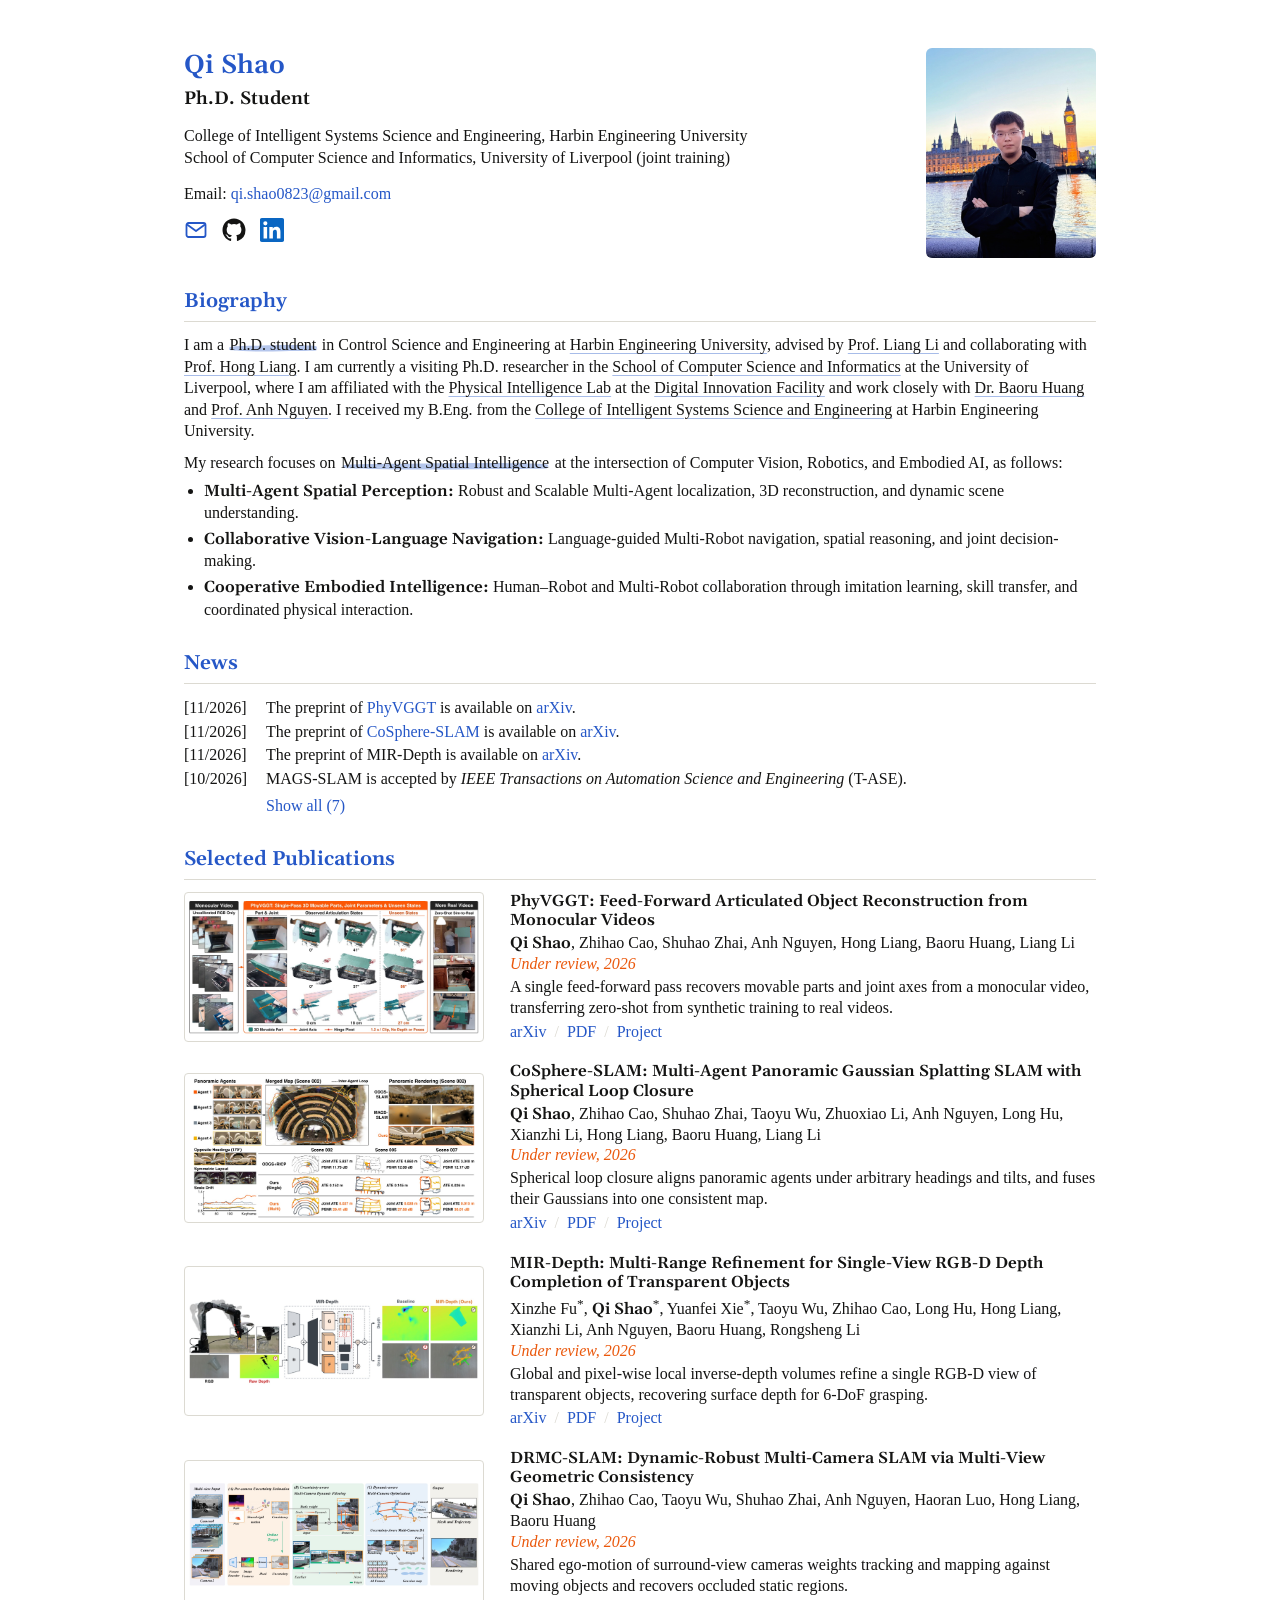
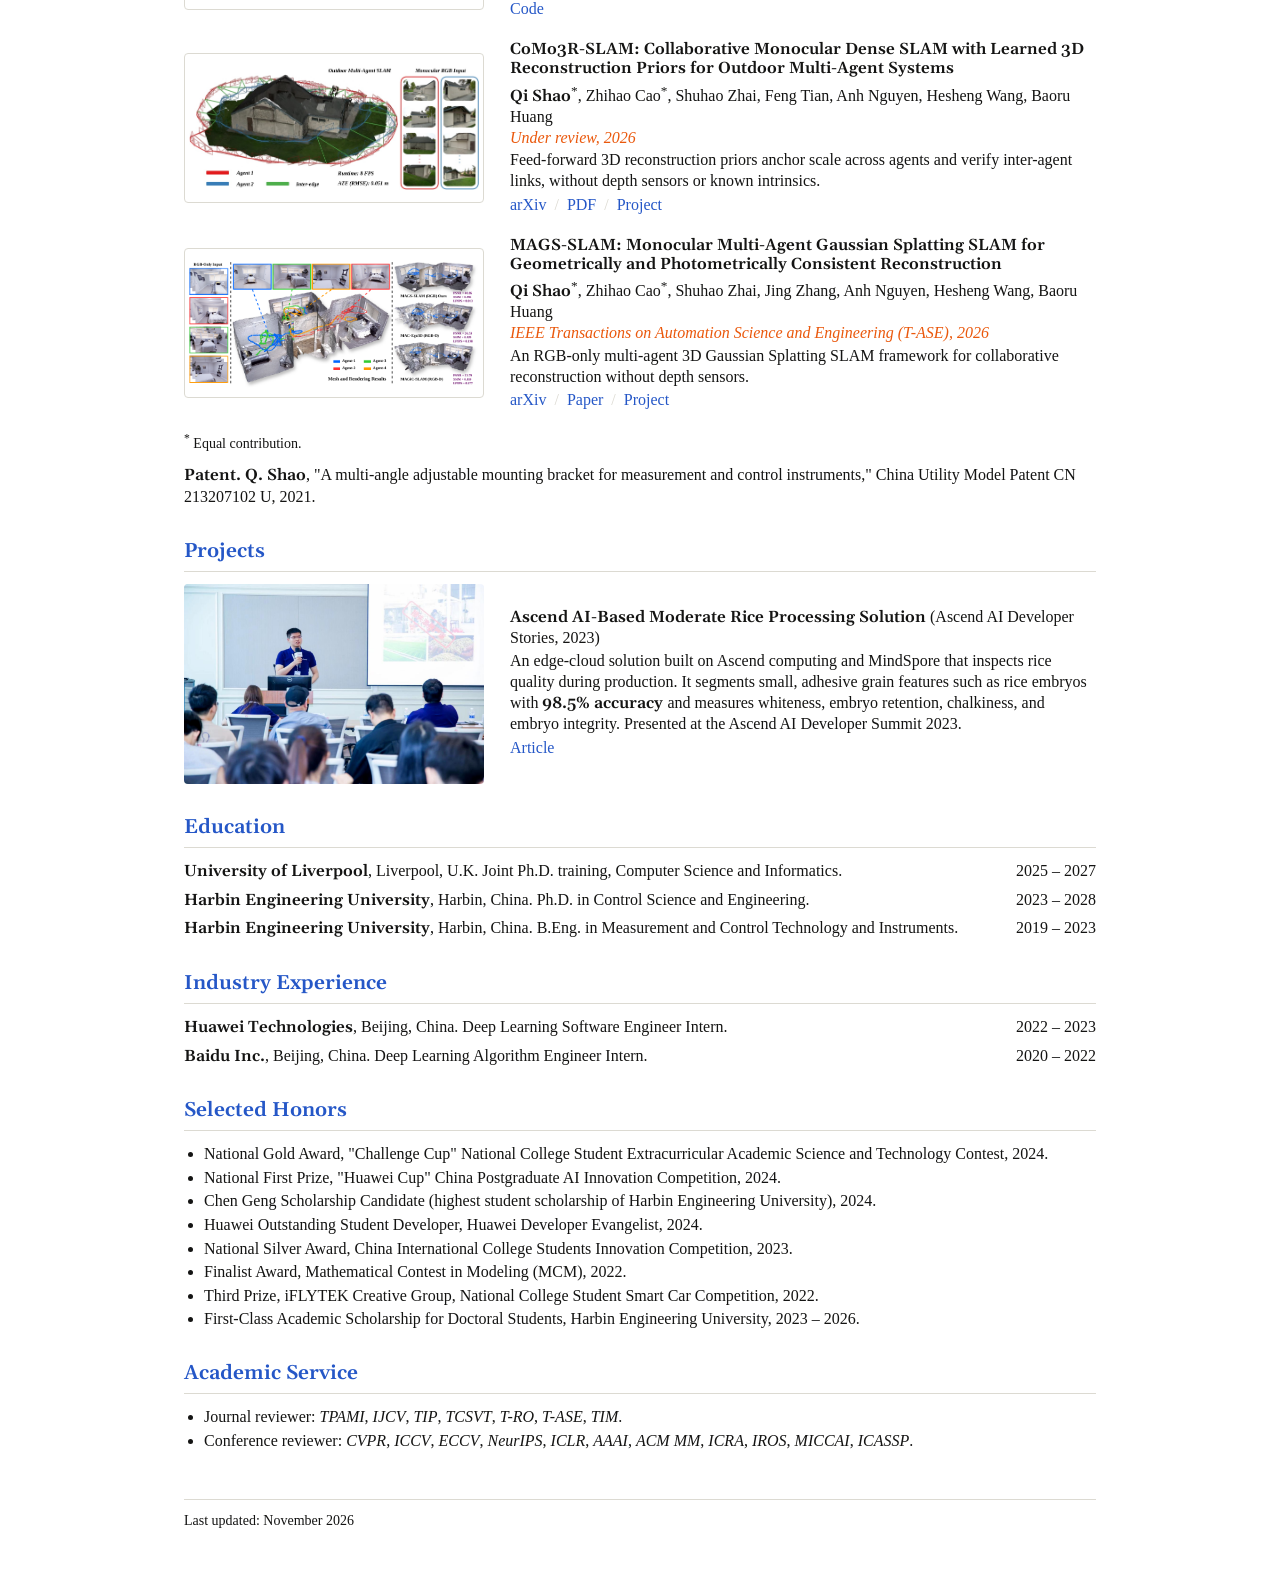
==== index.html @ 043bb73f "Reduce font sizes: 16px body, 26px name, tighter line height Co-Authored-By: Claude Fable 5.2 <norep" ====
<!DOCTYPE html>
<html lang="en">

<head>
  <meta charset="UTF-8">
  <meta name="author" content="Qi Shao">
  <meta name="viewport" content="width=device-width, initial-scale=1">
  <meta name="description" content="Qi Shao, Ph.D. student working on 3D scene representation and SLAM for multi-robot systems and embodied AI.">
  <title>Qi Shao</title>
  <link rel="icon" href="data:,">
  <link rel="preconnect" href="https://fonts.googleapis.com">
  <link rel="preconnect" href="https://fonts.gstatic.com" crossorigin>
  <link rel="stylesheet" href="https://fonts.googleapis.com/css2?family=Gelasio:wght@600&display=swap">
  <link rel="stylesheet" href="home.css?v=20261124b">
</head>

<body>
  <main class="wrap">
    <!-- EDIT CONTENT: Header -->
    <header class="header">
      <div>
        <h1>Qi Shao</h1>
        <p class="role">Ph.D. Student</p>
        <p>College of Intelligent Systems Science and Engineering, Harbin Engineering University</p>
        <p>School of Computer Science and Informatics, University of Liverpool (joint training)</p>
        <p class="contact">Email: <a href="mailto:qi.shao0823@gmail.com">qi.shao0823@gmail.com</a></p>
        <p class="links">
          <a href="mailto:qi.shao0823@gmail.com" title="Email" aria-label="Email"><svg viewBox="0 0 24 24" class="ic-mail"><rect x="2.5" y="5" width="19" height="14" rx="2"/><path d="M3 6.5l9 6.5 9-6.5"/></svg></a>
          <a href="https://github.com/qishao11" title="GitHub" aria-label="GitHub"><svg viewBox="0 0 24 24" class="ic-fill"><path d="M12 .5C5.65.5.5 5.65.5 12c0 5.08 3.29 9.39 7.86 10.91.58.1.79-.25.79-.56v-1.97c-3.2.7-3.87-1.54-3.87-1.54-.52-1.33-1.28-1.69-1.28-1.69-1.04-.71.08-.7.08-.7 1.15.08 1.76 1.19 1.76 1.19 1.03 1.76 2.69 1.25 3.35.96.1-.75.4-1.25.73-1.54-2.55-.29-5.24-1.28-5.24-5.68 0-1.26.45-2.28 1.19-3.09-.12-.29-.52-1.46.11-3.05 0 0 .97-.31 3.17 1.18a11 11 0 0 1 5.77 0c2.2-1.49 3.17-1.18 3.17-1.18.63 1.59.23 2.76.11 3.05.74.81 1.19 1.83 1.19 3.09 0 4.41-2.69 5.38-5.26 5.67.41.36.78 1.06.78 2.14v3.17c0 .31.21.67.8.56A11.51 11.51 0 0 0 23.5 12C23.5 5.65 18.35.5 12 .5z"/></svg></a>
          <a href="https://www.linkedin.com/in/qi-shao-312164307" title="LinkedIn" aria-label="LinkedIn"><svg viewBox="0 0 24 24" class="ic-fill ic-linkedin"><path d="M20.45 20.45h-3.56v-5.57c0-1.33-.02-3.04-1.85-3.04-1.85 0-2.14 1.45-2.14 2.94v5.67H9.35V9h3.41v1.56h.05c.48-.9 1.64-1.85 3.37-1.85 3.6 0 4.27 2.37 4.27 5.46v6.28zM5.34 7.43a2.06 2.06 0 1 1 0-4.13 2.06 2.06 0 0 1 0 4.13zM7.12 20.45H3.56V9h3.56v11.45zM22.22 0H1.77C.79 0 0 .77 0 1.73v20.54C0 23.23.79 24 1.77 24h20.45c.98 0 1.78-.77 1.78-1.73V1.73C24 .77 23.2 0 22.22 0z"/></svg></a>
        </p>
      </div>
      <img class="photo" src="images/Personal.jpg?v=20261007" alt="Qi Shao">
    </header>

    <!-- EDIT CONTENT: Biography -->
    <section id="bio">
      <h2>Biography</h2>
      <p>
        I am a <mark class="brush">Ph.D. student</mark> in Control Science and Engineering at
        <a href="https://english.hrbeu.edu.cn/">Harbin Engineering University</a>, advised by
        <a href="https://faculty.hrbeu.edu.cn/liliang/zh_CN/hjxx/45060/content/4376.htm">Prof. Liang Li</a>
        and collaborating with <a href="https://faculty.hrbeu.edu.cn/lianghong/zh_CN/index.htm">Prof. Hong Liang</a>.
        I am currently a visiting Ph.D. researcher in the
        <a href="https://www.liverpool.ac.uk/computer-science-and-informatics/">School of Computer Science and Informatics</a>
        at the University of Liverpool, where I am affiliated with the
        <a href="https://github.com/airvlab">Physical Intelligence Lab</a> at the
        <a href="https://digitalinnovationfacility.com/about-us/">Digital Innovation Facility</a>
        and work closely with <a href="https://baoru.netlify.app/">Dr. Baoru Huang</a> and
        <a href="https://cgi.csc.liv.ac.uk/~anguyen/">Prof. Anh Nguyen</a>.
        I received my B.Eng. from the <a href="https://cisse.hrbeu.edu.cn/">College of Intelligent Systems Science and Engineering</a>
        at Harbin Engineering University.
      </p>
      <p>My research focuses on <mark class="brush">Multi-Agent Spatial Intelligence</mark> at the intersection of Computer Vision, Robotics, and Embodied AI, as follows:</p>
      <ul class="plain research">
        <li><strong>Multi-Agent Spatial Perception:</strong> Robust and Scalable Multi-Agent localization, 3D reconstruction, and dynamic scene understanding.</li>
        <li><strong>Collaborative Vision-Language Navigation:</strong> Language-guided Multi-Robot navigation, spatial reasoning, and joint decision-making.</li>
        <li><strong>Cooperative Embodied Intelligence:</strong> Human&ndash;Robot and Multi-Robot collaboration through imitation learning, skill transfer, and coordinated physical interaction.</li>
      </ul>
    </section>

    <!-- EDIT CONTENT: News -->
    <section id="news">
      <h2>News</h2>
      <ul class="news" id="news-list">
        <li><span class="date">[11/2026]</span><span>The preprint of <a href="https://phyvggt.github.io">PhyVGGT</a> is available on <a href="https://arxiv.org/abs/2611.22244">arXiv</a>.</span></li>
        <li><span class="date">[11/2026]</span><span>The preprint of <a href="https://cosphere-slam.github.io">CoSphere-SLAM</a> is available on <a href="https://arxiv.org/abs/2611.22235">arXiv</a>.</span></li>
        <li><span class="date">[11/2026]</span><span>The preprint of MIR-Depth is available on <a href="https://arxiv.org/abs/2611.25417">arXiv</a>.</span></li>
        <li><span class="date">[10/2026]</span><span>MAGS-SLAM is accepted by <em>IEEE Transactions on Automation Science and Engineering</em> (T-ASE).</span></li>
        <li><span class="date">[05/2026]</span><span>Personal homepage online.</span></li>
        <li><span class="date">[08/2025]</span><span>Started joint Ph.D. training in the School of Computer Science and Informatics, University of Liverpool.</span></li>
        <li><span class="date">[08/2023]</span><span>One paper accepted by <em>IEEE International Conference on Mechatronics and Automation</em> (ICMA).</span></li>
      </ul>
      <button type="button" class="news-toggle" id="news-toggle" hidden></button>
    </section>

    <!-- EDIT CONTENT: Publications -->
    <section id="publications">
      <h2>Selected Publications</h2>

      <div class="pub">
        <img src="images/phyvggt-teaser.jpg" alt="PhyVGGT reconstructs movable parts and joints from a monocular video" data-zoom>
        <div>
          <p class="title">PhyVGGT: Feed-Forward Articulated Object Reconstruction from Monocular Videos</p>
          <p><strong>Qi Shao</strong>, Zhihao Cao, Shuhao Zhai, Anh Nguyen, Hong Liang, Baoru Huang, Liang Li</p>
          <p class="venue">Under review, 2026</p>
          <p class="tag">A single feed-forward pass recovers movable parts and joint axes from a monocular video, transferring zero-shot from synthetic training to real videos.</p>
          <p class="links-line"><a href="https://arxiv.org/abs/2611.22244">arXiv</a> <span>/</span> <a href="https://arxiv.org/pdf/2611.22244">PDF</a> <span>/</span> <a href="https://phyvggt.github.io">Project</a></p>
        </div>
      </div>

      <div class="pub">
        <img src="images/cosphere-slam-teaser.jpg" alt="CoSphere-SLAM aligns panoramic agents into one 3D Gaussian map" data-zoom>
        <div>
          <p class="title">CoSphere-SLAM: Multi-Agent Panoramic Gaussian Splatting SLAM with Spherical Loop Closure</p>
          <p><strong>Qi Shao</strong>, Zhihao Cao, Shuhao Zhai, Taoyu Wu, Zhuoxiao Li, Anh Nguyen, Long Hu, Xianzhi Li, Hong Liang, Baoru Huang, Liang Li</p>
          <p class="venue">Under review, 2026</p>
          <p class="tag">Spherical loop closure aligns panoramic agents under arbitrary headings and tilts, and fuses their Gaussians into one consistent map.</p>
          <p class="links-line"><a href="https://arxiv.org/abs/2611.22235">arXiv</a> <span>/</span> <a href="https://arxiv.org/pdf/2611.22235">PDF</a> <span>/</span> <a href="https://cosphere-slam.github.io">Project</a></p>
        </div>
      </div>

      <div class="pub">
        <img src="images/mir-depth-teaser.jpg" alt="MIR-Depth completes the depth of a transparent cup for robotic grasping" data-zoom>
        <div>
          <p class="title">MIR-Depth: Multi-Range Refinement for Single-View RGB-D Depth Completion of Transparent Objects</p>
          <p>Xinzhe Fu<sup>*</sup>, <strong>Qi Shao</strong><sup>*</sup>, Yuanfei Xie<sup>*</sup>, Taoyu Wu, Zhihao Cao, Long Hu, Hong Liang, Xianzhi Li, Anh Nguyen, Baoru Huang, Rongsheng Li</p>
          <p class="venue">Under review, 2026</p>
          <p class="tag">Global and pixel-wise local inverse-depth volumes refine a single RGB-D view of transparent objects, recovering surface depth for 6-DoF grasping.</p>
          <p class="links-line"><a href="https://arxiv.org/abs/2611.25417">arXiv</a> <span>/</span> <a href="https://arxiv.org/pdf/2611.25417">PDF</a> <span>/</span> <a aria-disabled="true">Project</a></p>
        </div>
      </div>

      <div class="pub">
        <img src="images/drmc-slam-pipeline.jpg" alt="DRMC-SLAM pipeline" data-zoom>
        <div>
          <p class="title">DRMC-SLAM: Dynamic-Robust Multi-Camera SLAM via Multi-View Geometric Consistency</p>
          <p><strong>Qi Shao</strong>, Zhihao Cao, Taoyu Wu, Shuhao Zhai, Anh Nguyen, Haoran Luo, Hong Liang, Baoru Huang</p>
          <p class="venue">Under review, 2026</p>
          <p class="tag">Shared ego-motion of surround-view cameras weights tracking and mapping against moving objects and recovers occluded static regions.</p>
          <p class="links-line"><a href="https://github.com/qishao11/DRMC-SLAM">Code</a></p>
        </div>
      </div>

      <div class="pub">
        <img src="images/como3r-slam-teaser.jpg" alt="CoMo3R-SLAM outdoor multi-agent reconstruction" data-zoom>
        <div>
          <p class="title">CoMo3R-SLAM: Collaborative Monocular Dense SLAM with Learned 3D Reconstruction Priors for Outdoor Multi-Agent Systems</p>
          <p><strong>Qi Shao</strong><sup>*</sup>, Zhihao Cao<sup>*</sup>, Shuhao Zhai, Feng Tian, Anh Nguyen, Hesheng Wang, Baoru Huang</p>
          <p class="venue">Under review, 2026</p>
          <p class="tag">Feed-forward 3D reconstruction priors anchor scale across agents and verify inter-agent links, without depth sensors or known intrinsics.</p>
          <p class="links-line"><a href="https://arxiv.org/abs/2605.30488v2">arXiv</a> <span>/</span> <a href="https://arxiv.org/pdf/2605.30488v2">PDF</a> <span>/</span> <a href="https://como3r-slam.github.io">Project</a></p>
        </div>
      </div>

      <div class="pub">
        <img src="images/mags-slam-teaser.png" alt="MAGS-SLAM overview" data-zoom>
        <div>
          <p class="title">MAGS-SLAM: Monocular Multi-Agent Gaussian Splatting SLAM for Geometrically and Photometrically Consistent Reconstruction</p>
          <p><strong>Qi Shao</strong><sup>*</sup>, Zhihao Cao<sup>*</sup>, Shuhao Zhai, Jing Zhang, Anh Nguyen, Hesheng Wang, Baoru Huang</p>
          <p class="venue">IEEE Transactions on Automation Science and Engineering (T-ASE), 2026</p>
          <p class="tag">An RGB-only multi-agent 3D Gaussian Splatting SLAM framework for collaborative reconstruction without depth sensors.</p>
          <p class="links-line"><a href="https://arxiv.org/abs/2605.10760v2">arXiv</a> <span>/</span> <a href="https://ieeexplore.ieee.org/document/11745927">Paper</a> <span>/</span> <a href="https://mags-slam.github.io">Project</a></p>
        </div>
      </div>

      <p class="note"><sup>*</sup> Equal contribution.</p>

      <p><strong>Patent.</strong> <strong>Q. Shao</strong>, "A multi-angle adjustable mounting bracket for measurement and control instruments," China Utility Model Patent CN 213207102 U, 2021.</p>
    </section>

    <!-- EDIT CONTENT: Project -->
    <section id="projects">
      <h2>Projects</h2>
      <div class="project">
        <img src="images/ascend-rice-ai-cover.png" alt="Ascend AI rice processing project" data-zoom>
        <div>
          <p><strong>Ascend AI-Based Moderate Rice Processing Solution</strong> (Ascend AI Developer Stories, 2023)</p>
          <p>
            An edge-cloud solution built on Ascend computing and MindSpore that inspects rice quality during production.
            It segments small, adhesive grain features such as rice embryos with <strong>98.5% accuracy</strong> and
            measures whiteness, embryo retention, chalkiness, and embryo integrity. Presented at the Ascend AI Developer Summit 2023.
           
          </p>
          <p class="links-line"><a href="https://mp.weixin.qq.com/s/vDVNTr2NgTSDnGcO1pzpyA">Article</a></p>
        </div>
      </div>
    </section>

    <!-- EDIT CONTENT: Education -->
    <section id="education">
      <h2>Education</h2>
      <div class="entry">
        <p><strong>University of Liverpool</strong>, Liverpool, U.K. Joint Ph.D. training, Computer Science and Informatics.</p>
        <span class="when">2025 &ndash; 2027</span>
      </div>
      <div class="entry">
        <p><strong>Harbin Engineering University</strong>, Harbin, China. Ph.D. in Control Science and Engineering.</p>
        <span class="when">2023 &ndash; 2028</span>
      </div>
      <div class="entry">
        <p><strong>Harbin Engineering University</strong>, Harbin, China. B.Eng. in Measurement and Control Technology and Instruments.</p>
        <span class="when">2019 &ndash; 2023</span>
      </div>
    </section>

    <!-- EDIT CONTENT: Experience -->
    <section id="experience">
      <h2>Industry Experience</h2>
      <div class="entry">
        <p><strong>Huawei Technologies</strong>, Beijing, China. Deep Learning Software Engineer Intern.</p>
        <span class="when">2022 &ndash; 2023</span>
      </div>
      <div class="entry">
        <p><strong>Baidu Inc.</strong>, Beijing, China. Deep Learning Algorithm Engineer Intern.</p>
        <span class="when">2020 &ndash; 2022</span>
      </div>
    </section>

    <!-- EDIT CONTENT: Honors -->
    <section id="honors">
      <h2>Selected Honors</h2>
      <ul class="plain">
        <li>National Gold Award, "Challenge Cup" National College Student Extracurricular Academic Science and Technology Contest, 2024.</li>
        <li>National First Prize, "Huawei Cup" China Postgraduate AI Innovation Competition, 2024.</li>
        <li>Chen Geng Scholarship Candidate (highest student scholarship of Harbin Engineering University), 2024.</li>
        <li>Huawei Outstanding Student Developer, Huawei Developer Evangelist, 2024.</li>
        <li>National Silver Award, China International College Students Innovation Competition, 2023.</li>
        <li>Finalist Award, Mathematical Contest in Modeling (MCM), 2022.</li>
        <li>Third Prize, iFLYTEK Creative Group, National College Student Smart Car Competition, 2022.</li>
        <li>First-Class Academic Scholarship for Doctoral Students, Harbin Engineering University, 2023 &ndash; 2026.</li>
      </ul>
    </section>

    <!-- EDIT CONTENT: Service -->
    <section id="service">
      <h2>Academic Service</h2>
      <ul class="plain">
        <li>Journal reviewer: <em>TPAMI</em>, <em>IJCV</em>, <em>TIP</em>, <em>TCSVT</em>, <em>T-RO</em>, <em>T-ASE</em>, <em>TIM</em>.</li>
        <li>Conference reviewer: <em>CVPR</em>, <em>ICCV</em>, <em>ECCV</em>, <em>NeurIPS</em>, <em>ICLR</em>, <em>AAAI</em>, <em>ACM MM</em>, <em>ICRA</em>, <em>IROS</em>, <em>MICCAI</em>, <em>ICASSP</em>.</li>
      </ul>
    </section>

    <footer>Last updated: November 2026</footer>
  </main>

  <div class="zoom" id="zoom" aria-hidden="true"><img alt=""></div>

  <script>
    (function () {
      const SHOW = 4;
      const list = document.getElementById('news-list');
      const btn = document.getElementById('news-toggle');
      const total = list.children.length;
      if (total <= SHOW) return;
      function render(open) {
        list.classList.toggle('collapsed', !open);
        btn.textContent = open ? 'Show less' : 'Show all (' + total + ')';
        btn.setAttribute('aria-expanded', open);
      }
      btn.hidden = false;
      btn.addEventListener('click', function () { render(list.classList.contains('collapsed')); });
      render(false);
    })();
  </script>

  <script>
    const zoom = document.getElementById('zoom');
    const zoomImg = zoom.querySelector('img');
    document.querySelectorAll('img[data-zoom]').forEach(function (img) {
      img.addEventListener('click', function () {
        zoomImg.src = img.src;
        zoom.classList.add('active');
      });
    });
    function closeZoom() { zoom.classList.remove('active'); zoomImg.removeAttribute('src'); }
    zoom.addEventListener('click', closeZoom);
    document.addEventListener('keydown', function (e) { if (e.key === 'Escape') closeZoom(); });
    /* Hand-drawn blue brush strokes under key phrases, painted one after another on view */
    (function () {
      var marks = [].slice.call(document.querySelectorAll('mark.brush'));
      if (!marks.length) return;
      var c = '#B5C6EC';
      var svg = "<svg xmlns='http://www.w3.org/2000/svg' viewBox='0 0 200 20' preserveAspectRatio='none'>" +
        "<path fill='" + c + "' d='M3 8.5C22 5 48 6.5 76 5.2S141 3.6 168 4.6 194 6 197.5 7.8L196 15.2C178 16.6 151 15.1 121 16.3S58 17.4 33 16.1 8 15.8 2.5 13.6Z'/>" +
        "<path fill='" + c + "' opacity='.55' d='M6 11.2C40 9.6 95 10.4 140 9.8S188 10.2 199 11.4L198 13C170 13.6 120 12.8 70 13.4S20 13.4 5 12.9Z'/></svg>";
      var img = 'url("data:image/svg+xml,' + encodeURIComponent(svg) + '")';
      marks.forEach(function (m, i) { m.style.backgroundImage = img; m.style.transitionDelay = (0.1 + i * 0.6) + 's'; });
      function paint() { marks.forEach(function (m) { m.classList.add('drawn'); }); }
      if (matchMedia('(prefers-reduced-motion: reduce)').matches || !('IntersectionObserver' in window)) return paint();
      /* Wait for the visitor's first scroll, then paint each phrase as it is in view */
      var started = false;
      function start() {
        if (started) return;
        started = true;
        ['scroll', 'wheel', 'touchmove'].forEach(function (t) { removeEventListener(t, start); });
        var io = new IntersectionObserver(function (es) {
          es.forEach(function (e) { if (e.isIntersecting) { e.target.classList.add('drawn'); io.unobserve(e.target); } });
        }, { threshold: 0.6 });
        marks.forEach(function (m) { io.observe(m); });
      }
      ['scroll', 'wheel', 'touchmove'].forEach(function (t) { addEventListener(t, start, { passive: true }); });
    })();
  </script>
</body>

</html>
---- home.css ----
/* Single-page academic homepage: one narrow column, serif section
   headings over a hairline rule, blue links, no cards.
   Font: Georgia throughout. */

/* Georgia only has old-style figures; take digits from Times New Roman
   so numbers sit on the baseline at cap height. */
@font-face { font-family: "Lining Digits"; src: local("Times New Roman"), local("TimesNewRomanPSMT"); unicode-range: U+0030-0039; font-weight: 400; }
@font-face { font-family: "Lining Digits"; src: local("Times New Roman Bold"), local("TimesNewRomanPS-BoldMT"); unicode-range: U+0030-0039; font-weight: 700; }
@font-face { font-family: "Lining Digits"; src: local("Times New Roman Italic"), local("TimesNewRomanPS-ItalicMT"); unicode-range: U+0030-0039; font-weight: 400; font-style: italic; }

:root {
  --brand: #2557C7;
  --brand-hover: #1B449E;
  --text: #141413;
  --line: #DCDAD2;
  --soft: #FAF9F5;
  --serif: "Lining Digits", Georgia, "Times New Roman", "Songti SC", serif;
  --sans: var(--serif);
  /* Georgia has no semibold; bold text uses Gelasio (Georgia-metric) at 600. */
  --bold: "Lining Digits", "Gelasio", Georgia, "Times New Roman", serif;
}

strong, b { font-family: var(--bold); font-weight: 600; }

* { box-sizing: border-box; }

html { scroll-behavior: smooth; }

body {
  margin: 0;
  background: #FFFFFF;
  color: var(--text);
  font-family: var(--sans);
  font-size: 16px;
  line-height: 1.35;
}

a { color: var(--brand); text-decoration: none; }
a:hover { color: var(--brand-hover); text-decoration: underline; }
/* Placeholder link with no target yet: same look, no hover response. */
a:not([href]), a:not([href]):hover { color: var(--brand); text-decoration: none; cursor: default; }
#bio a { color: var(--text); text-decoration: underline; text-decoration-color: rgba(37, 87, 199, 0.4); text-decoration-thickness: 1px; text-underline-offset: 3px; }
#bio a:hover { color: var(--brand); text-decoration-color: var(--brand); }

.wrap {
  max-width: 960px;
  margin: 0 auto;
  padding: 48px 24px 64px;
}

/* Header */
.header {
  display: flex;
  justify-content: space-between;
  align-items: flex-start;
  gap: 32px;
}

.header h1 {
  margin: 0 0 4px;
  font-family: var(--bold);
  font-size: 26px;
  font-weight: 600;
  color: var(--brand);
}

.header .role {
  margin: 0 0 14px;
  font-family: var(--bold);
  font-size: 18px;
  font-weight: 600;
}

.header p { margin: 0; }

.header .contact { margin-top: 14px; }

.links {
  margin-top: 14px !important;
  display: flex;
  gap: 14px;
}

.links a { display: inline-flex; color: var(--text); }
.links a:hover { color: var(--brand); }
.links svg { width: 24px; height: 24px; }
.links .ic-fill { fill: currentColor; }
.links .ic-linkedin { color: #0A66C2; }
.links .ic-mail { fill: none; stroke: var(--brand); stroke-width: 1.8; stroke-linejoin: round; }

.photo {
  flex: 0 0 170px;
  width: 170px;
  height: 210px;
  border-radius: 6px;
  object-fit: cover;
  object-position: center top;
}

/* Section headings */
h2 {
  margin: 30px 0 12px;
  padding-bottom: 6px;
  border-bottom: 1px solid var(--line);
  font-family: var(--bold);
  font-size: 20px;
  font-weight: 600;
  color: var(--brand);
}

h2 .aside { font-family: var(--serif); font-size: 16px; font-weight: 400; }

section p { margin: 0 0 10px; }

/* News */
.news {
  margin: 0;
  padding: 0;
  list-style: none;
}

.news li {
  display: grid;
  grid-template-columns: 74px 1fr;
  gap: 8px;
  padding: 1px 0;
}

.news .date { font-variant-numeric: tabular-nums; font-weight: 500; }
.news.collapsed li:nth-child(n+5) { display: none; }
.news-toggle {
  margin: 4px 0 0 82px;
  padding: 0;
  border: 0;
  background: none;
  color: var(--brand);
  font: inherit;
  cursor: pointer;
}
.news-toggle:hover { color: var(--brand-hover); text-decoration: underline; }

/* Publications */
.pub {
  display: grid;
  grid-template-columns: 300px 1fr;
  gap: 26px;
  align-items: center;
  margin-bottom: 20px;
  font-size: 16px;
  line-height: 1.3;
}

.pub img {
  display: block;
  width: 100%;
  aspect-ratio: 2 / 1;
  object-fit: contain;
  padding: 4px;
  border: 1px solid var(--line);
  border-radius: 4px;
  background: #FFFFFF;
  cursor: zoom-in;
}

.pub .title { font-family: var(--bold); font-size: 16px; font-weight: 600; line-height: 1.2; margin-bottom: 3px; }
.pub .venue { font-style: italic; color: #EA580C; }
.pub p { margin: 0; }
.pub .tag { margin-top: 2px; }

.links-line { margin-top: 3px !important; }
.links-line span { margin: 0 4px; color: var(--line); }

.note { margin-top: 6px; font-size: 14px; }

/* Plain lists */
.plain { margin: 0; padding-left: 20px; }
.plain li { margin: 2px 0; }
#bio p + .research { margin-top: -4px; }
.research li { margin: 4px 0; }

/* Dated entries: education, experience */
.entry {
  display: flex;
  justify-content: space-between;
  gap: 16px;
  margin-bottom: 6px;
}

.entry .when { flex: none; font-variant-numeric: tabular-nums; }
.entry p { margin: 0; }

/* Project */
.project {
  display: grid;
  grid-template-columns: 300px 1fr;
  gap: 26px;
  align-items: center;
  font-size: 16px;
  line-height: 1.3;
}

.project p { margin: 0 0 3px; }

.project img { width: 100%; border-radius: 4px; cursor: zoom-in; }

footer {
  margin-top: 48px;
  padding-top: 12px;
  border-top: 1px solid var(--line);
  font-size: 14px;
}

/* Image zoom */
.zoom {
  position: fixed;
  inset: 0;
  display: none;
  align-items: center;
  justify-content: center;
  padding: 24px;
  background: rgba(20, 20, 19, 0.82);
  cursor: zoom-out;
  z-index: 10;
}

.zoom.active { display: flex; }
.zoom img { max-width: 100%; max-height: 100%; border-radius: 4px; background: #FFFFFF; }

@media (max-width: 680px) {
  body { font-size: 16px; line-height: 1.5; }
  .wrap { padding: 24px 18px 40px; }
  .header { flex-direction: column-reverse; gap: 16px; }
  .photo { width: 112px; height: 138px; flex-basis: auto; }
  .header h1 { font-size: 26px; }
  .header .role { font-size: 17px; margin-bottom: 10px; }
  .header p { font-size: 15px; }
  h2 { margin: 30px 0 12px; font-size: 19px; }
  .news-toggle { margin-left: 72px; }
  .news li { grid-template-columns: 66px 1fr; gap: 6px; font-size: 15px; padding: 2px 0; }
  .pub, .project { grid-template-columns: 1fr; gap: 10px; margin-bottom: 28px; font-size: 15px; line-height: 1.4; }
  .pub .title { font-size: 16px; line-height: 1.3; }
  .entry { flex-direction: column; gap: 0; margin-bottom: 10px; }
  .entry .when { font-size: 15px; }
  .plain li { margin: 4px 0; }
}

/* Hand-drawn blue brush stroke under key phrases (painted on load by index.html) */
mark.brush {
  padding: 0 .1rem;
  background: transparent no-repeat 0 96% / 0% .6em;
  color: inherit;
  -webkit-box-decoration-break: clone;
  box-decoration-break: clone;
  transition: background-size .7s cubic-bezier(.55,.1,.3,1);
}
mark.brush.drawn { background-size: 100% .6em; }
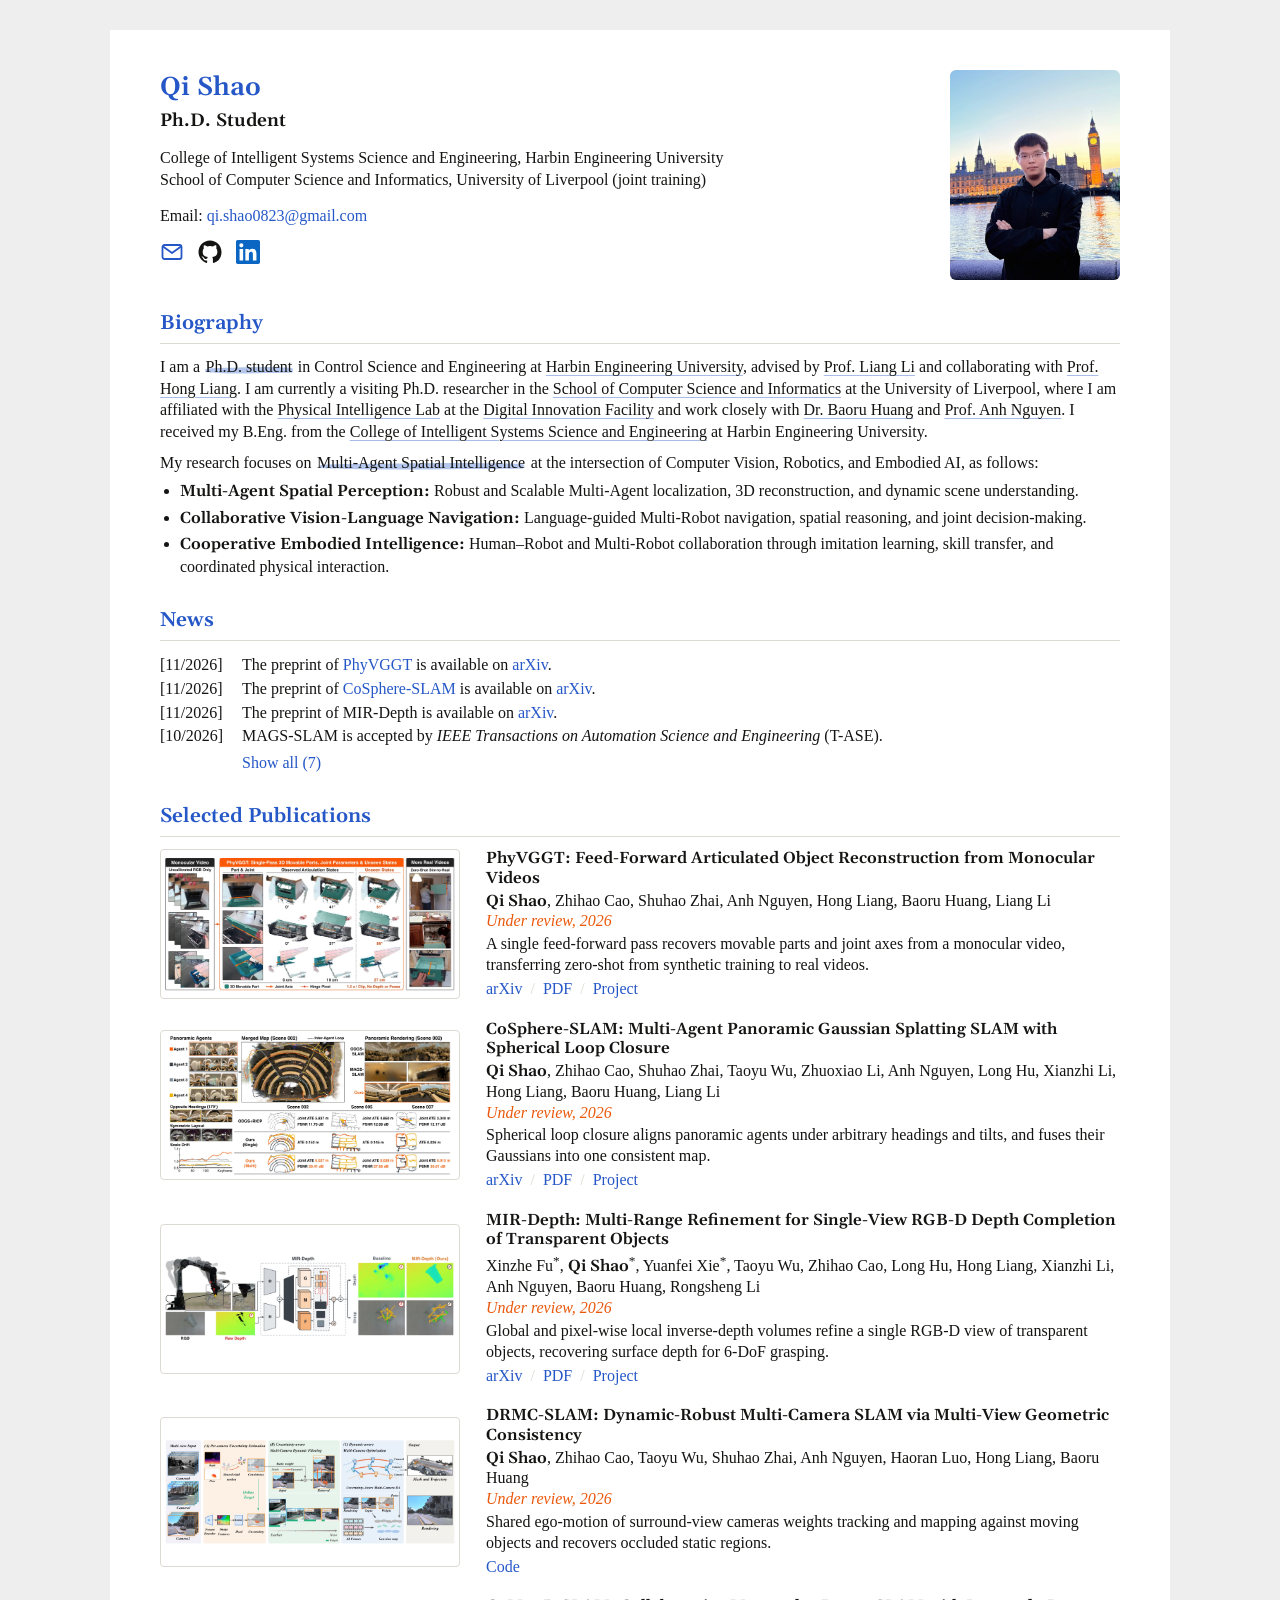
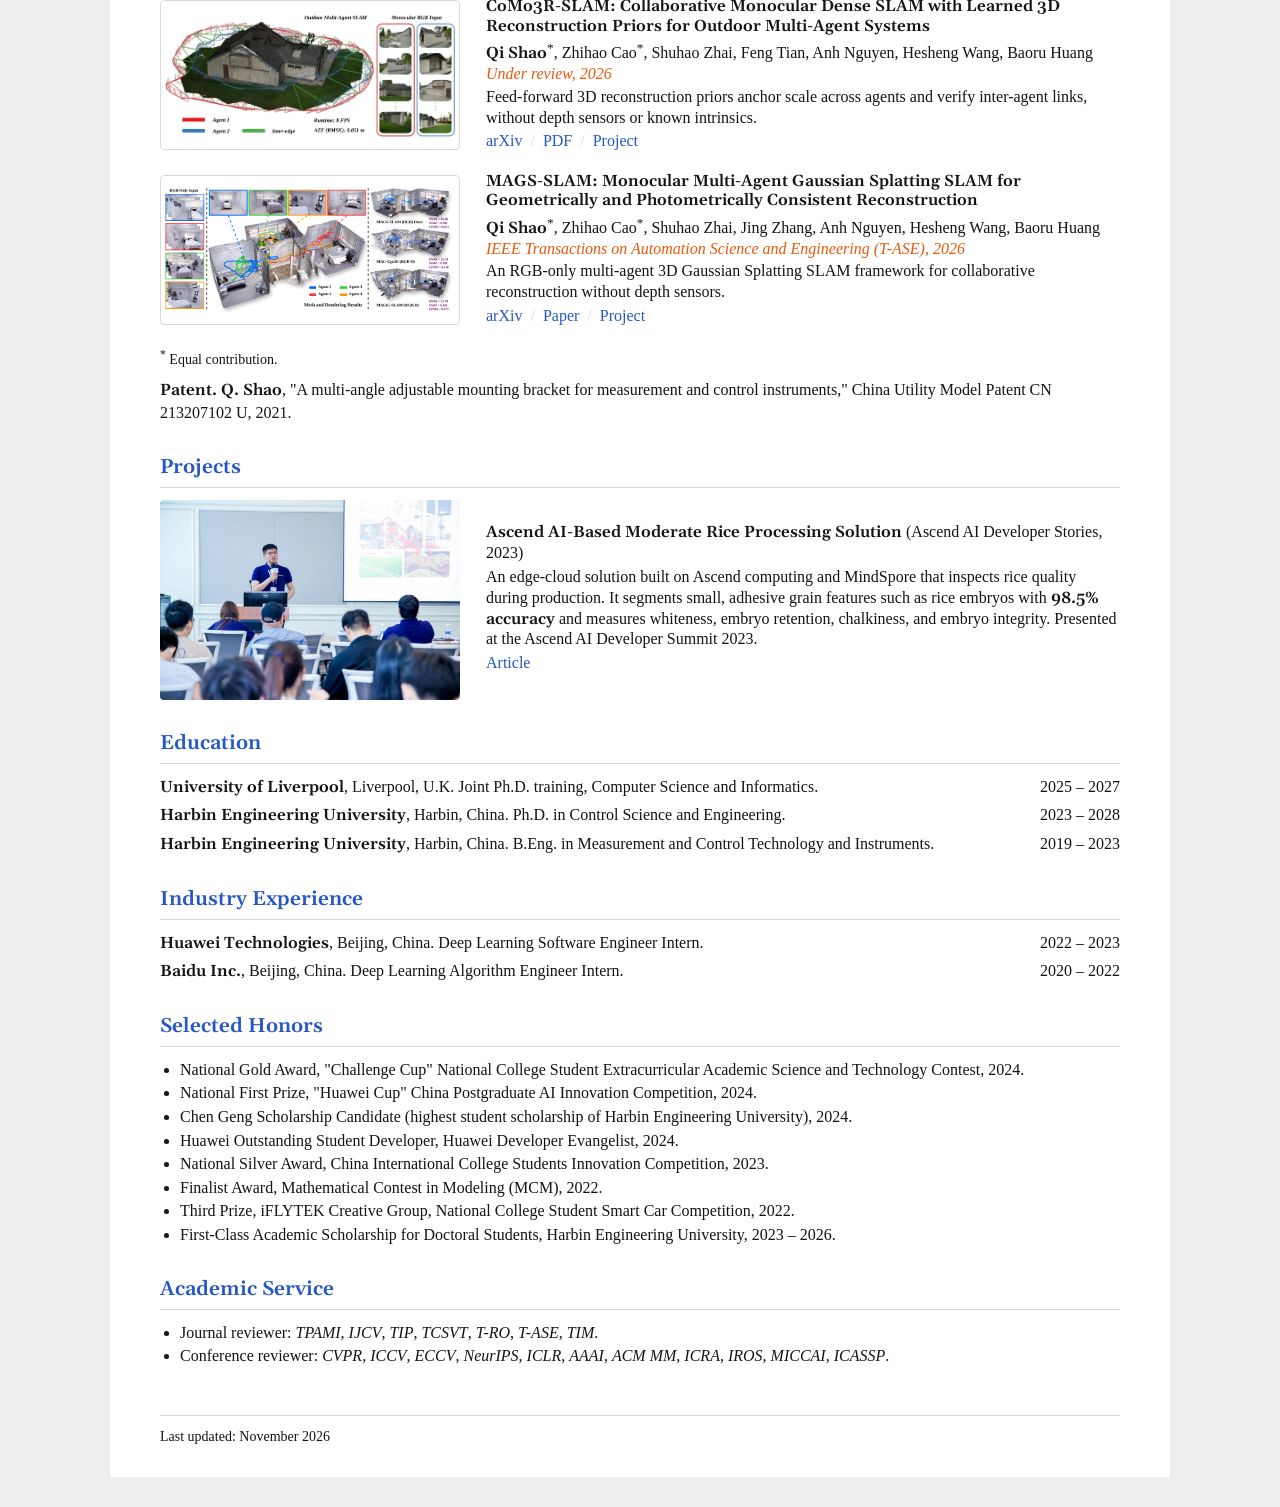
==== commit cbb1d561: "Add grey page background with white content panel Co-Authored-By: Claude Fable 5.2 <noreply@anthropi" ====
--- a/index.html
+++ b/index.html
@@ -11,7 +11,7 @@
   <link rel="preconnect" href="https://fonts.googleapis.com">
   <link rel="preconnect" href="https://fonts.gstatic.com" crossorigin>
   <link rel="stylesheet" href="https://fonts.googleapis.com/css2?family=Gelasio:wght@600&display=swap">
-  <link rel="stylesheet" href="home.css?v=20261124b">
+  <link rel="stylesheet" href="home.css?v=20261124c">
 </head>
 
 <body>
--- a/home.css
+++ b/home.css
@@ -28,7 +28,7 @@
 
 body {
   margin: 0;
-  background: #FFFFFF;
+  background: #EEEEEE;
   color: var(--text);
   font-family: var(--sans);
   font-size: 16px;
@@ -43,9 +43,10 @@
 #bio a:hover { color: var(--brand); text-decoration-color: var(--brand); }
 
 .wrap {
-  max-width: 960px;
-  margin: 0 auto;
-  padding: 48px 24px 64px;
+  max-width: 1060px;
+  margin: 30px auto;
+  padding: 40px 50px 30px;
+  background: #FFFFFF;
 }
 
 /* Header */
@@ -228,7 +229,8 @@
 
 @media (max-width: 680px) {
   body { font-size: 16px; line-height: 1.5; }
-  .wrap { padding: 24px 18px 40px; }
+  body { background: #FFFFFF; }
+  .wrap { margin: 0; padding: 24px 18px 40px; }
   .header { flex-direction: column-reverse; gap: 16px; }
   .photo { width: 112px; height: 138px; flex-basis: auto; }
   .header h1 { font-size: 26px; }
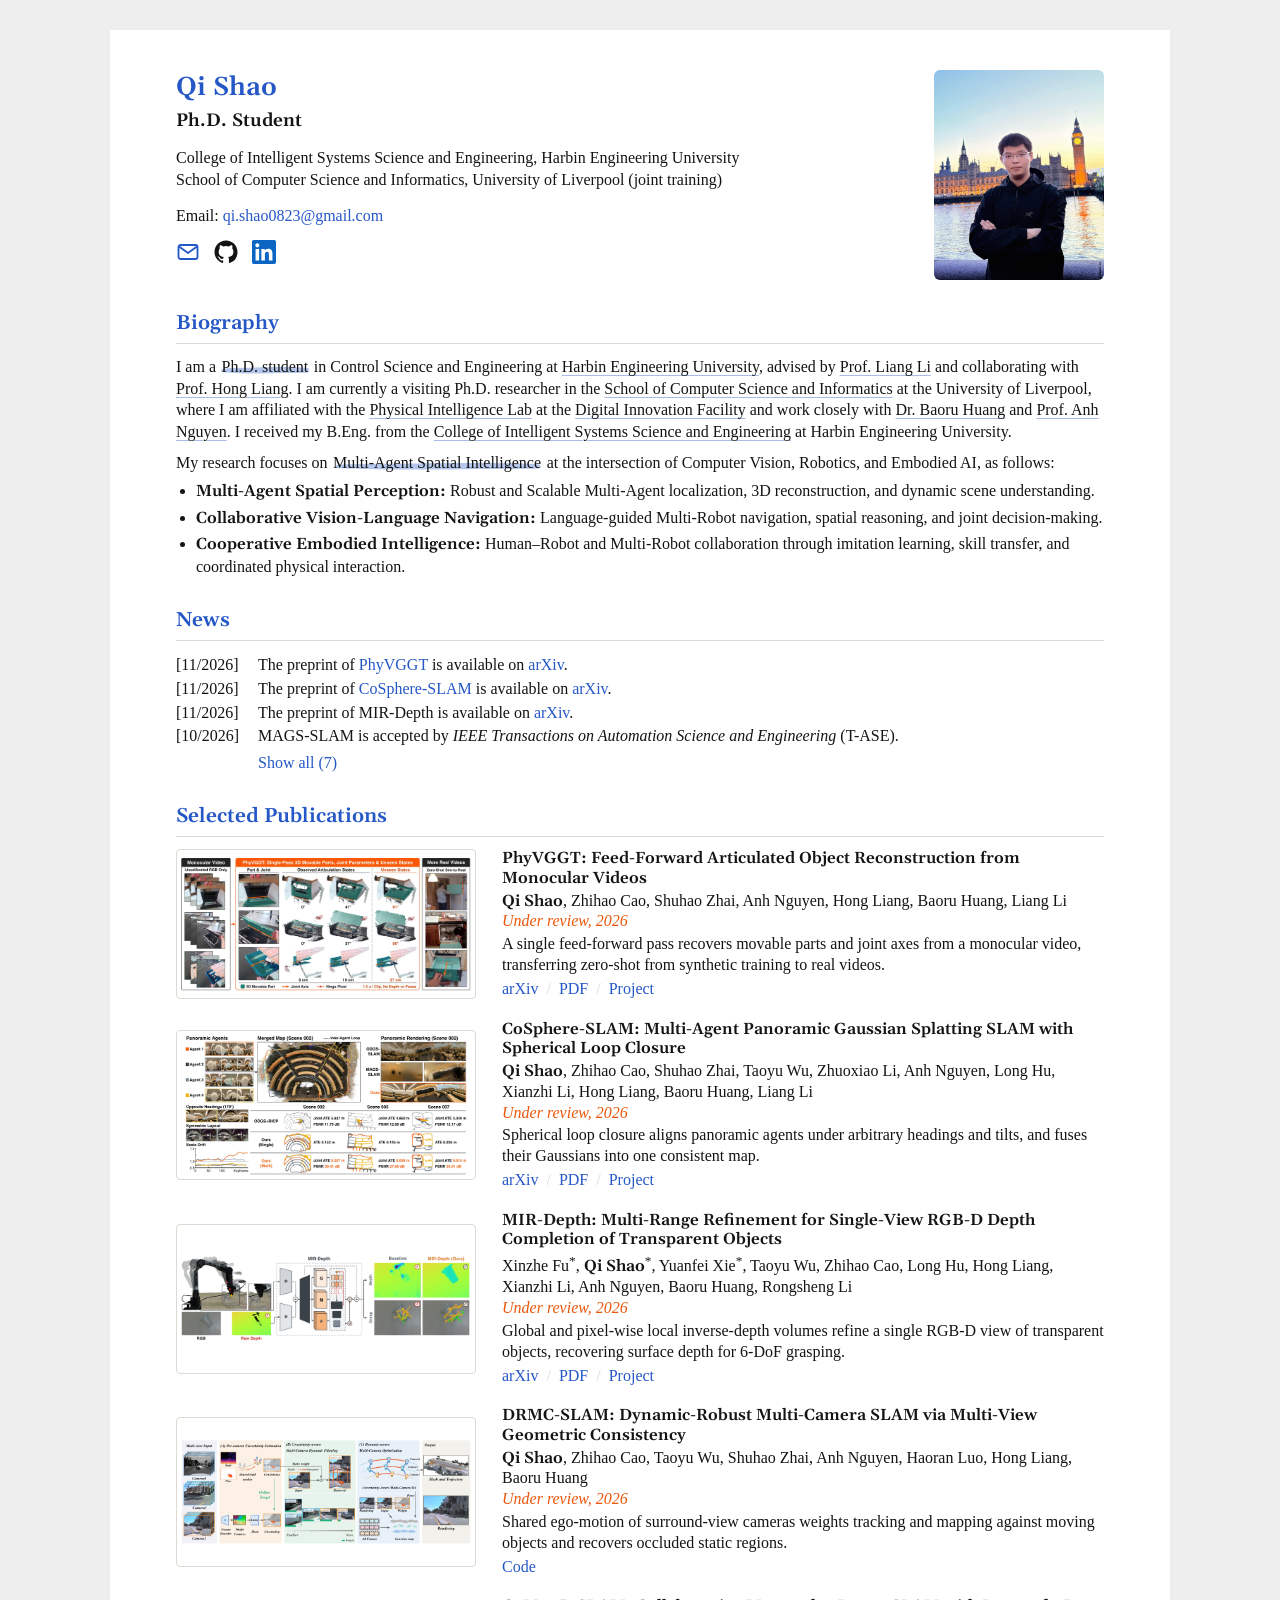
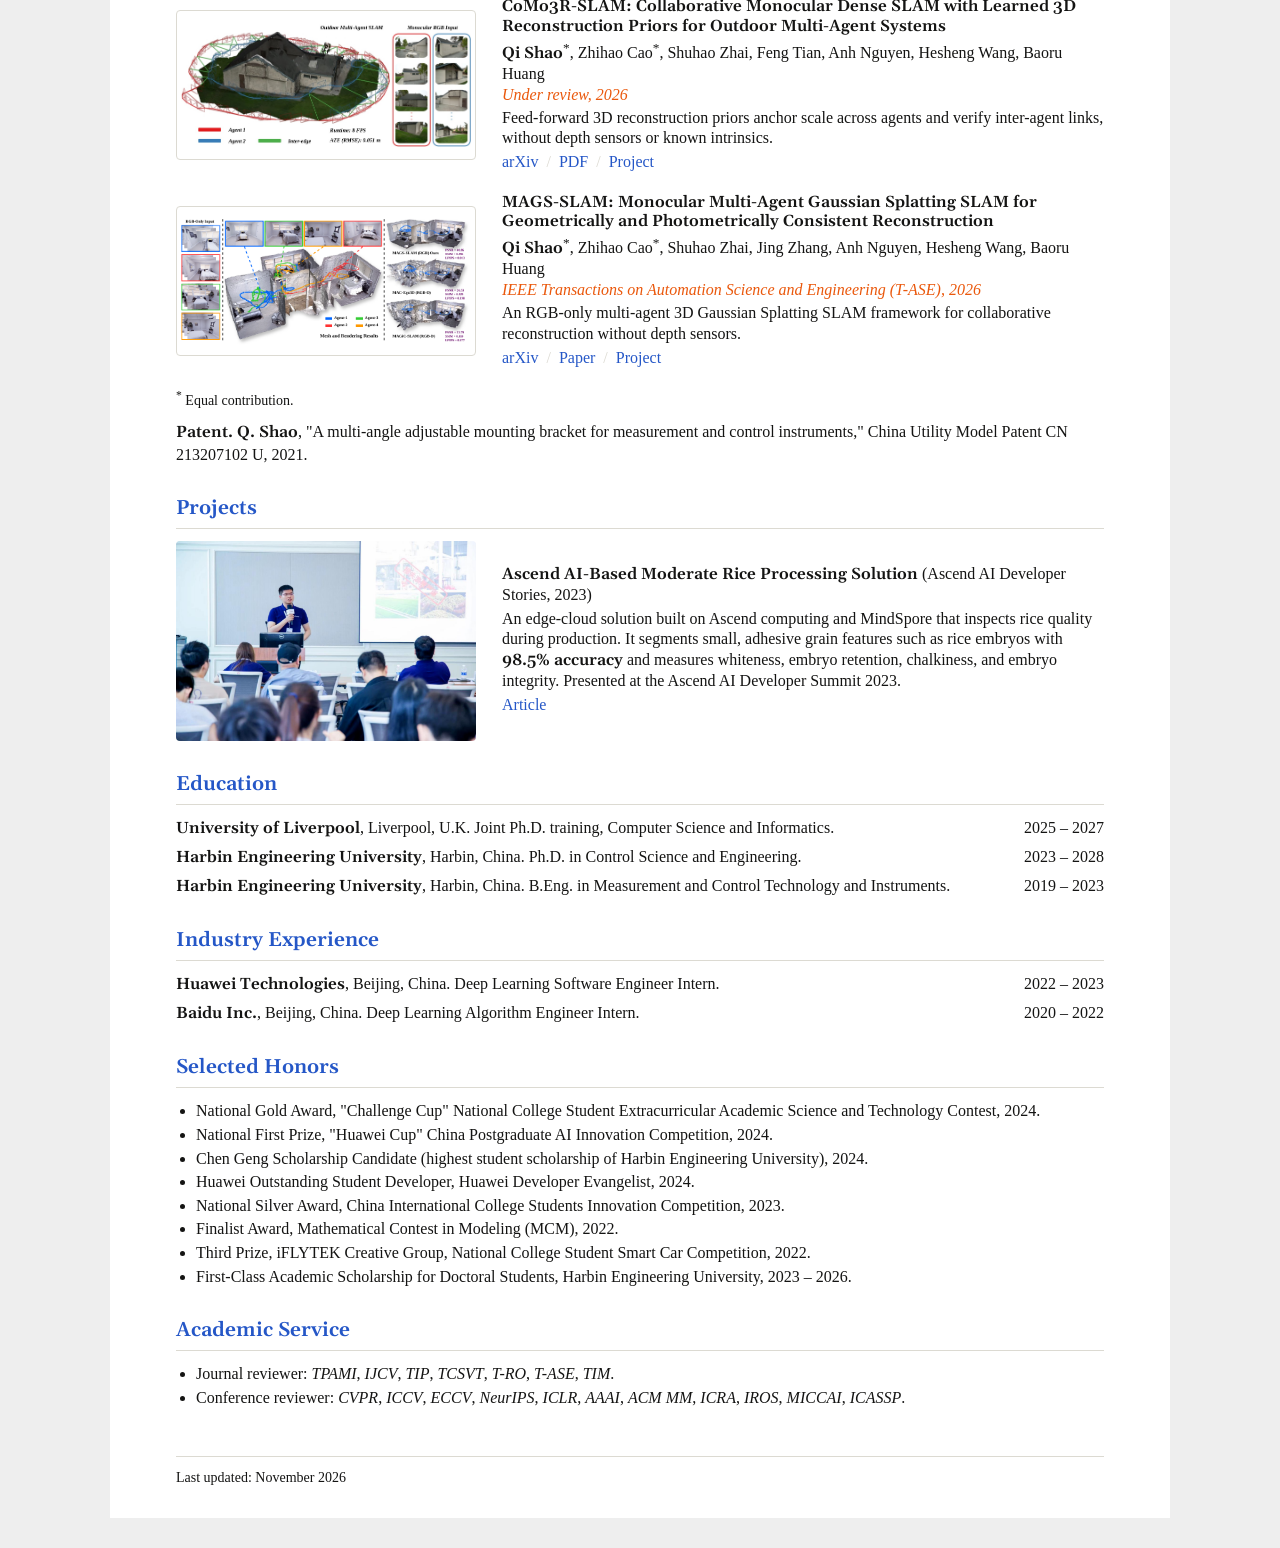
==== commit dec918c0: "Match content width to 928px inside the 1060px panel Co-Authored-By: Claude Fable 5.2 <noreply@anthr" ====
--- a/index.html
+++ b/index.html
@@ -11,7 +11,7 @@
   <link rel="preconnect" href="https://fonts.googleapis.com">
   <link rel="preconnect" href="https://fonts.gstatic.com" crossorigin>
   <link rel="stylesheet" href="https://fonts.googleapis.com/css2?family=Gelasio:wght@600&display=swap">
-  <link rel="stylesheet" href="home.css?v=20261124c">
+  <link rel="stylesheet" href="home.css?v=20261124d">
 </head>
 
 <body>
--- a/home.css
+++ b/home.css
@@ -45,7 +45,7 @@
 .wrap {
   max-width: 1060px;
   margin: 30px auto;
-  padding: 40px 50px 30px;
+  padding: 40px 66px 30px;
   background: #FFFFFF;
 }
 
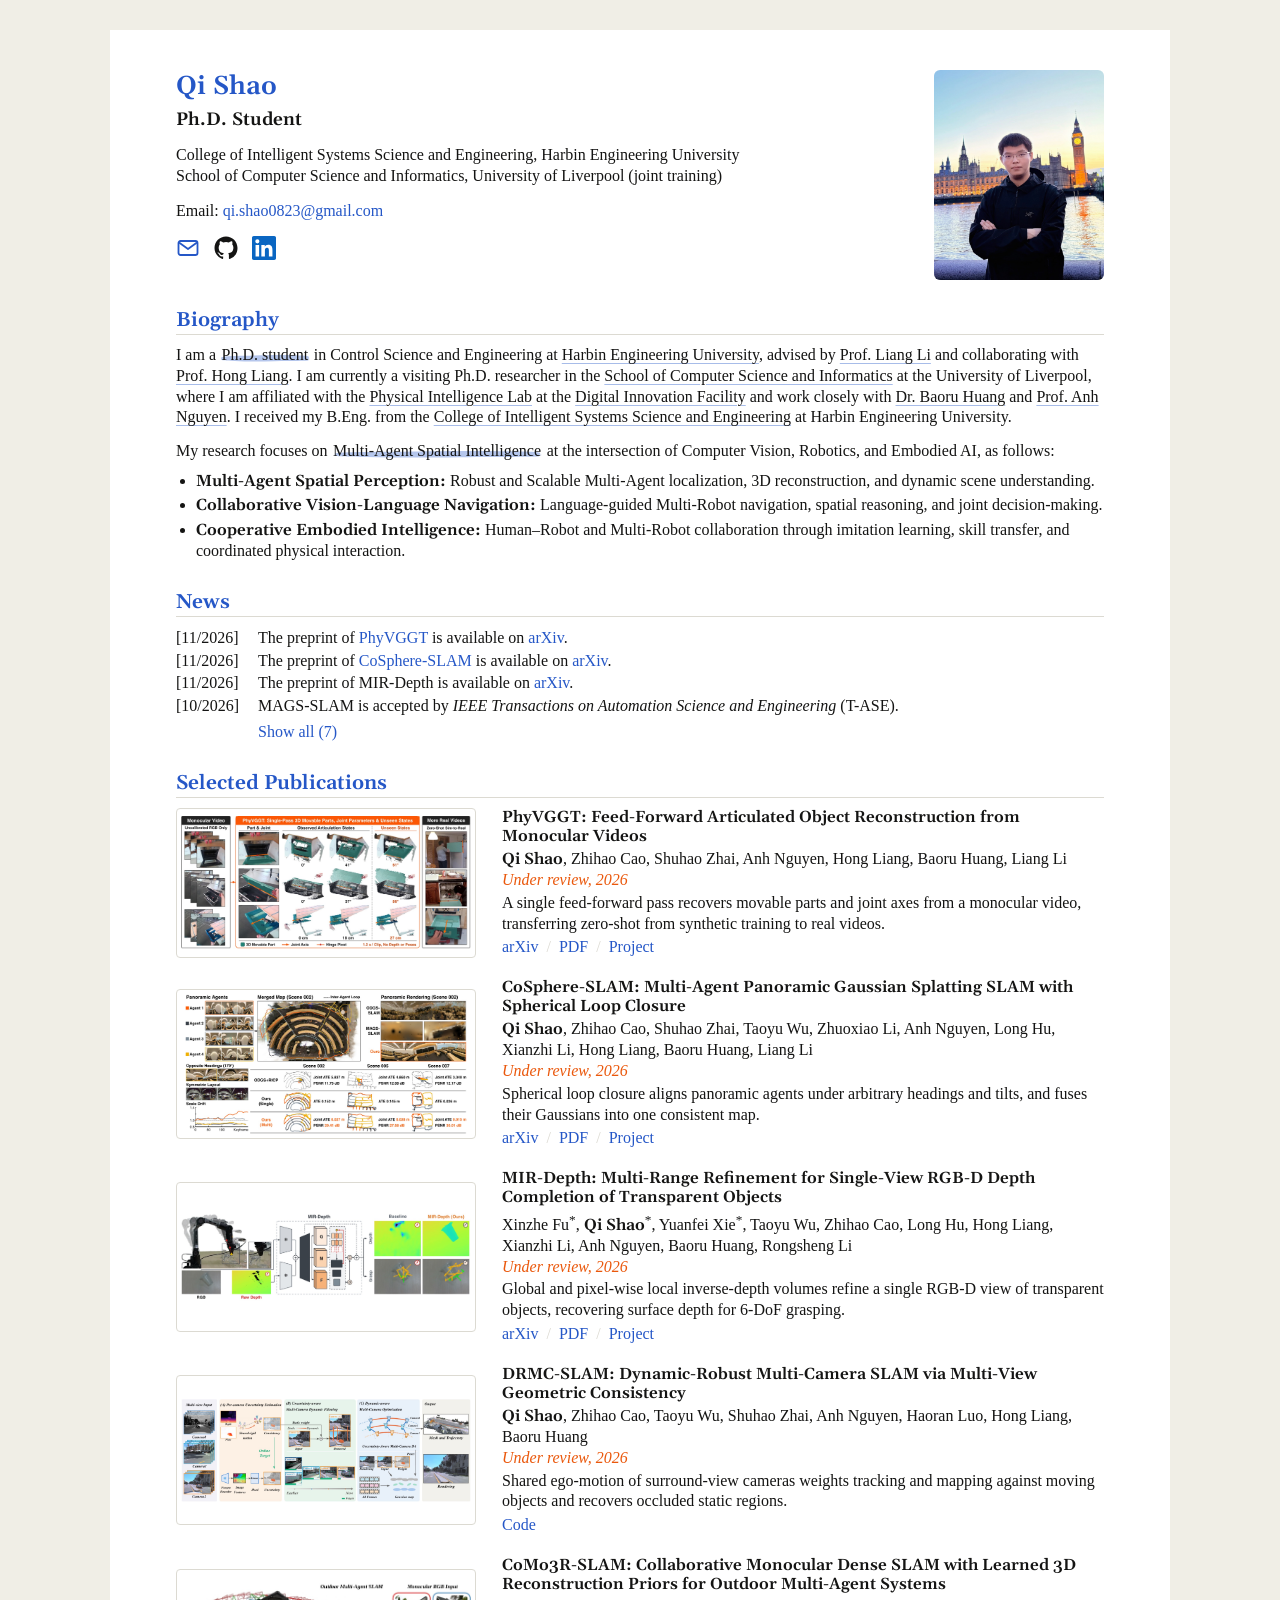
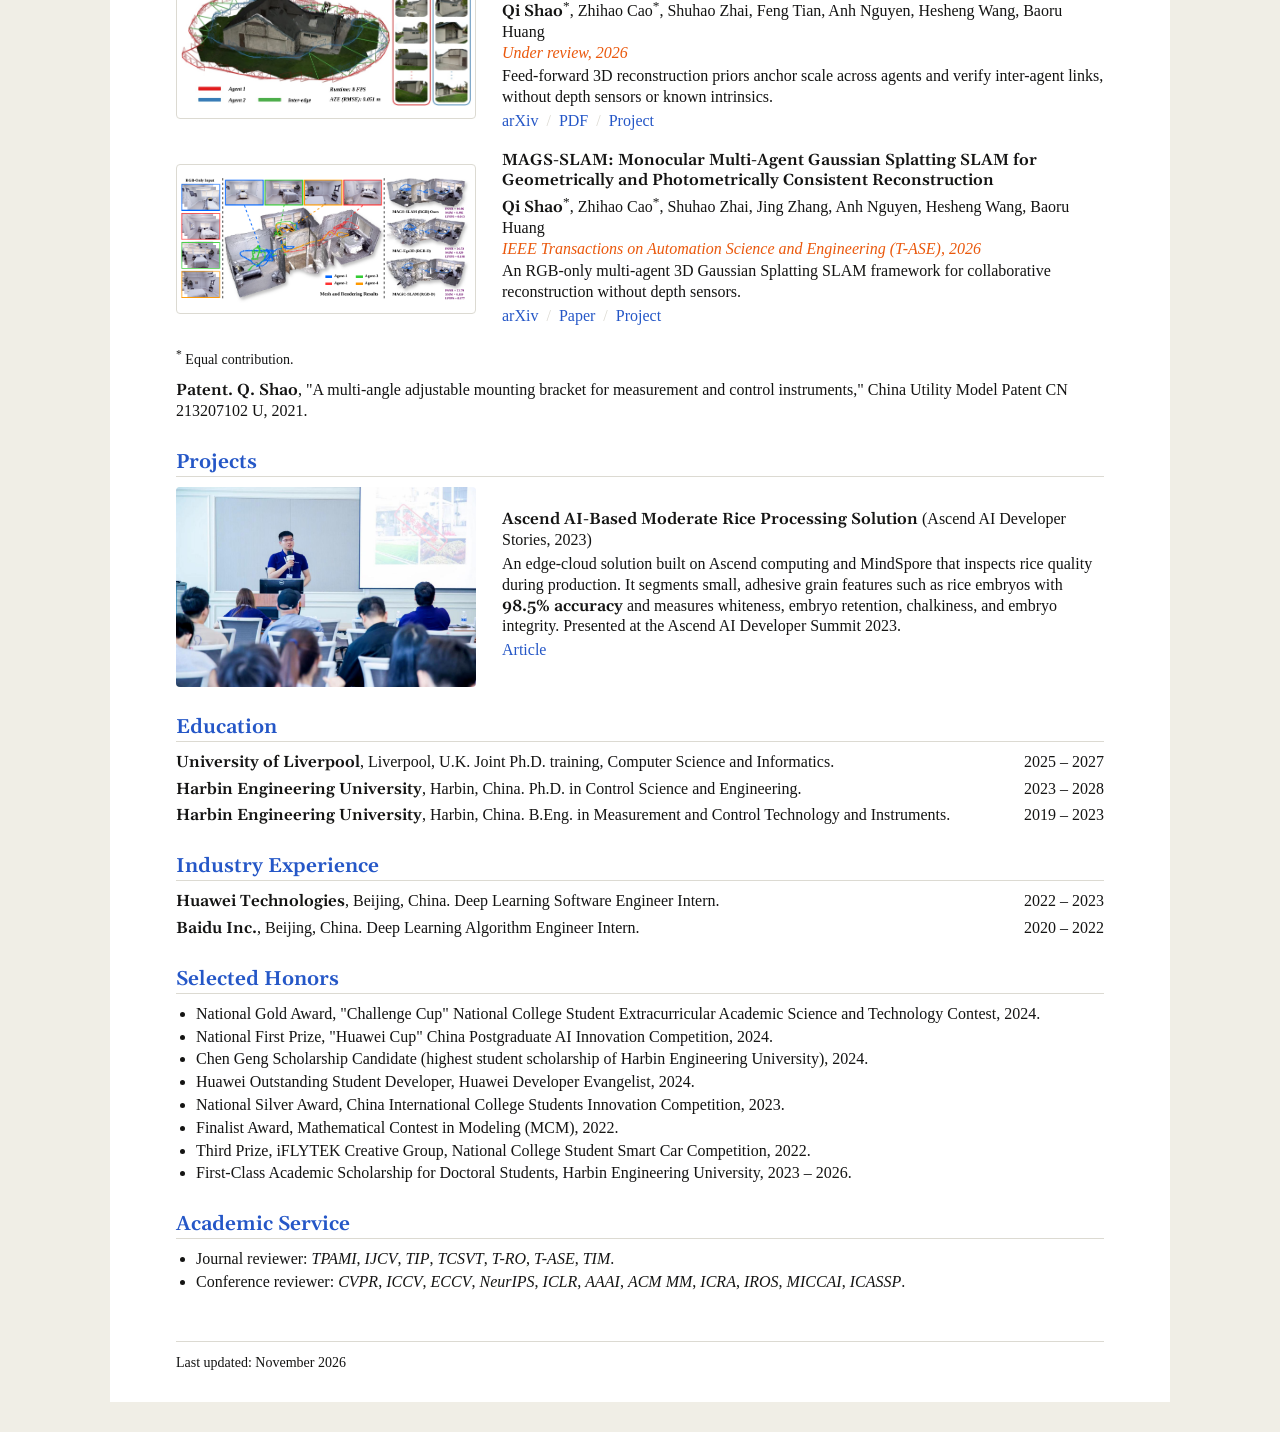
==== commit f1dab605: "Match line height and heading spacing; warm ivory page background Co-Authored-By: Claude Fable 5.2 <" ====
--- a/index.html
+++ b/index.html
@@ -11,7 +11,7 @@
   <link rel="preconnect" href="https://fonts.googleapis.com">
   <link rel="preconnect" href="https://fonts.gstatic.com" crossorigin>
   <link rel="stylesheet" href="https://fonts.googleapis.com/css2?family=Gelasio:wght@600&display=swap">
-  <link rel="stylesheet" href="home.css?v=20261124d">
+  <link rel="stylesheet" href="home.css?v=20261124e">
 </head>
 
 <body>
--- a/home.css
+++ b/home.css
@@ -28,11 +28,11 @@
 
 body {
   margin: 0;
-  background: #EEEEEE;
+  background: #F0EEE6;
   color: var(--text);
   font-family: var(--sans);
   font-size: 16px;
-  line-height: 1.35;
+  line-height: 1.3;
 }
 
 a { color: var(--brand); text-decoration: none; }
@@ -100,8 +100,9 @@
 
 /* Section headings */
 h2 {
-  margin: 30px 0 12px;
-  padding-bottom: 6px;
+  margin: 14px 0 10px;
+  padding: 16px 0 4px;
+  line-height: 1;
   border-bottom: 1px solid var(--line);
   font-family: var(--bold);
   font-size: 20px;
@@ -111,7 +112,7 @@
 
 h2 .aside { font-family: var(--serif); font-size: 16px; font-weight: 400; }
 
-section p { margin: 0 0 10px; }
+section p { margin: 0 0 0.8em; }
 
 /* News */
 .news {
@@ -236,7 +237,7 @@
   .header h1 { font-size: 26px; }
   .header .role { font-size: 17px; margin-bottom: 10px; }
   .header p { font-size: 15px; }
-  h2 { margin: 30px 0 12px; font-size: 19px; }
+  h2 { font-size: 19px; }
   .news-toggle { margin-left: 72px; }
   .news li { grid-template-columns: 66px 1fr; gap: 6px; font-size: 15px; padding: 2px 0; }
   .pub, .project { grid-template-columns: 1fr; gap: 10px; margin-bottom: 28px; font-size: 15px; line-height: 1.4; }
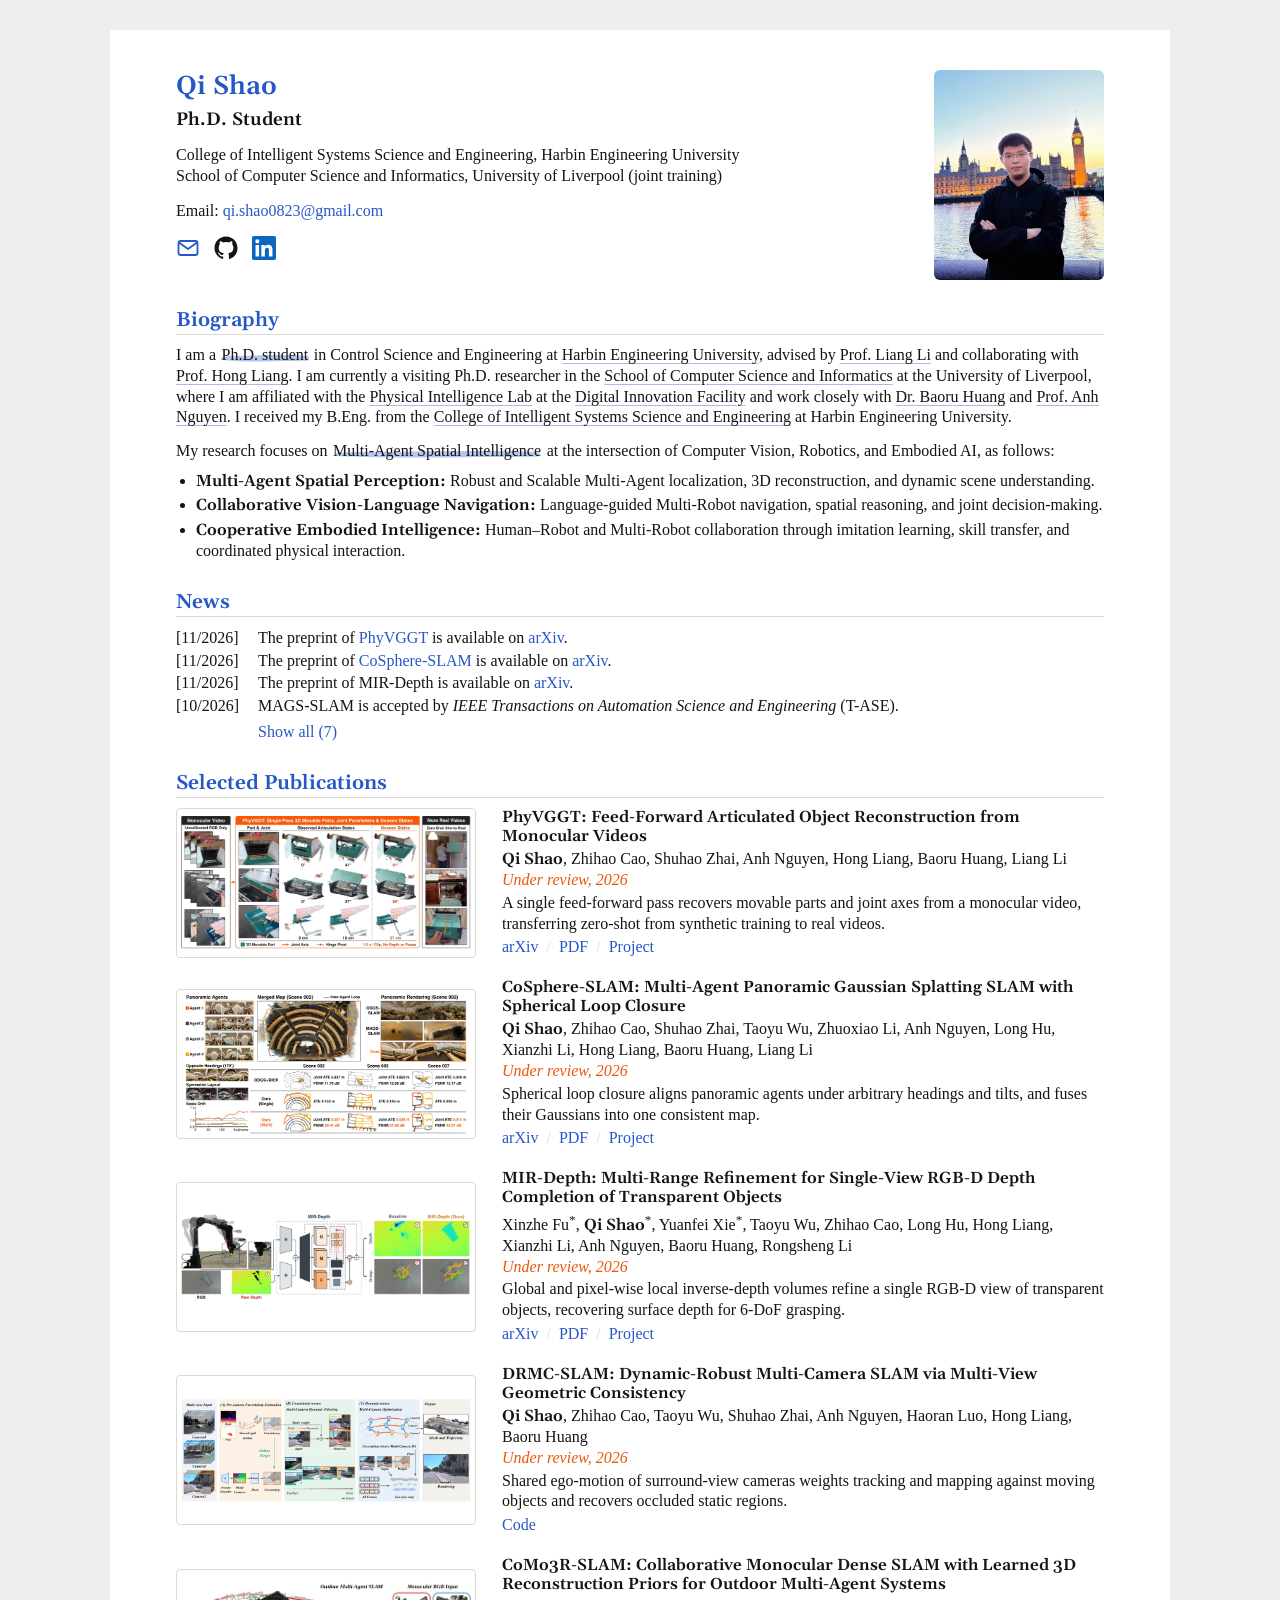
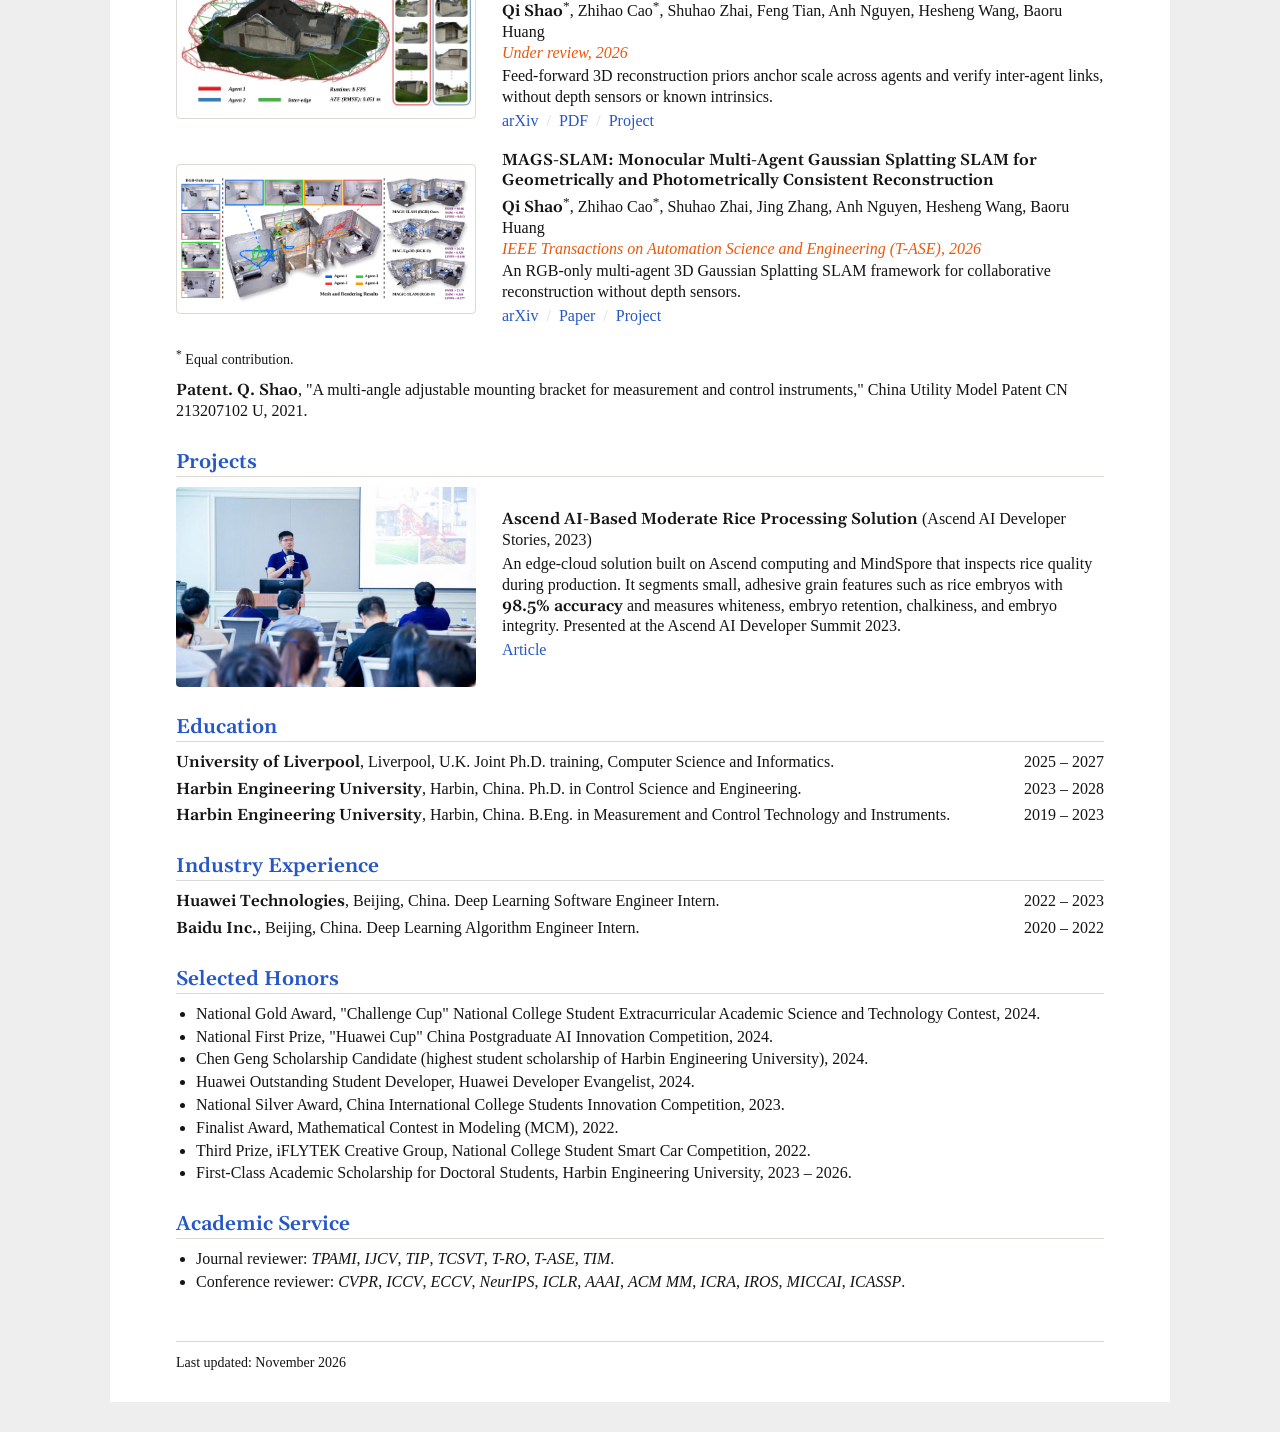
==== commit e853ca17: "Restore grey page background Co-Authored-By: Claude Fable 5.2 <noreply@anthropic.com>" ====
--- a/index.html
+++ b/index.html
@@ -11,7 +11,7 @@
   <link rel="preconnect" href="https://fonts.googleapis.com">
   <link rel="preconnect" href="https://fonts.gstatic.com" crossorigin>
   <link rel="stylesheet" href="https://fonts.googleapis.com/css2?family=Gelasio:wght@600&display=swap">
-  <link rel="stylesheet" href="home.css?v=20261124e">
+  <link rel="stylesheet" href="home.css?v=20261124f">
 </head>
 
 <body>
--- a/home.css
+++ b/home.css
@@ -28,7 +28,7 @@
 
 body {
   margin: 0;
-  background: #F0EEE6;
+  background: #EEEEEE;
   color: var(--text);
   font-family: var(--sans);
   font-size: 16px;
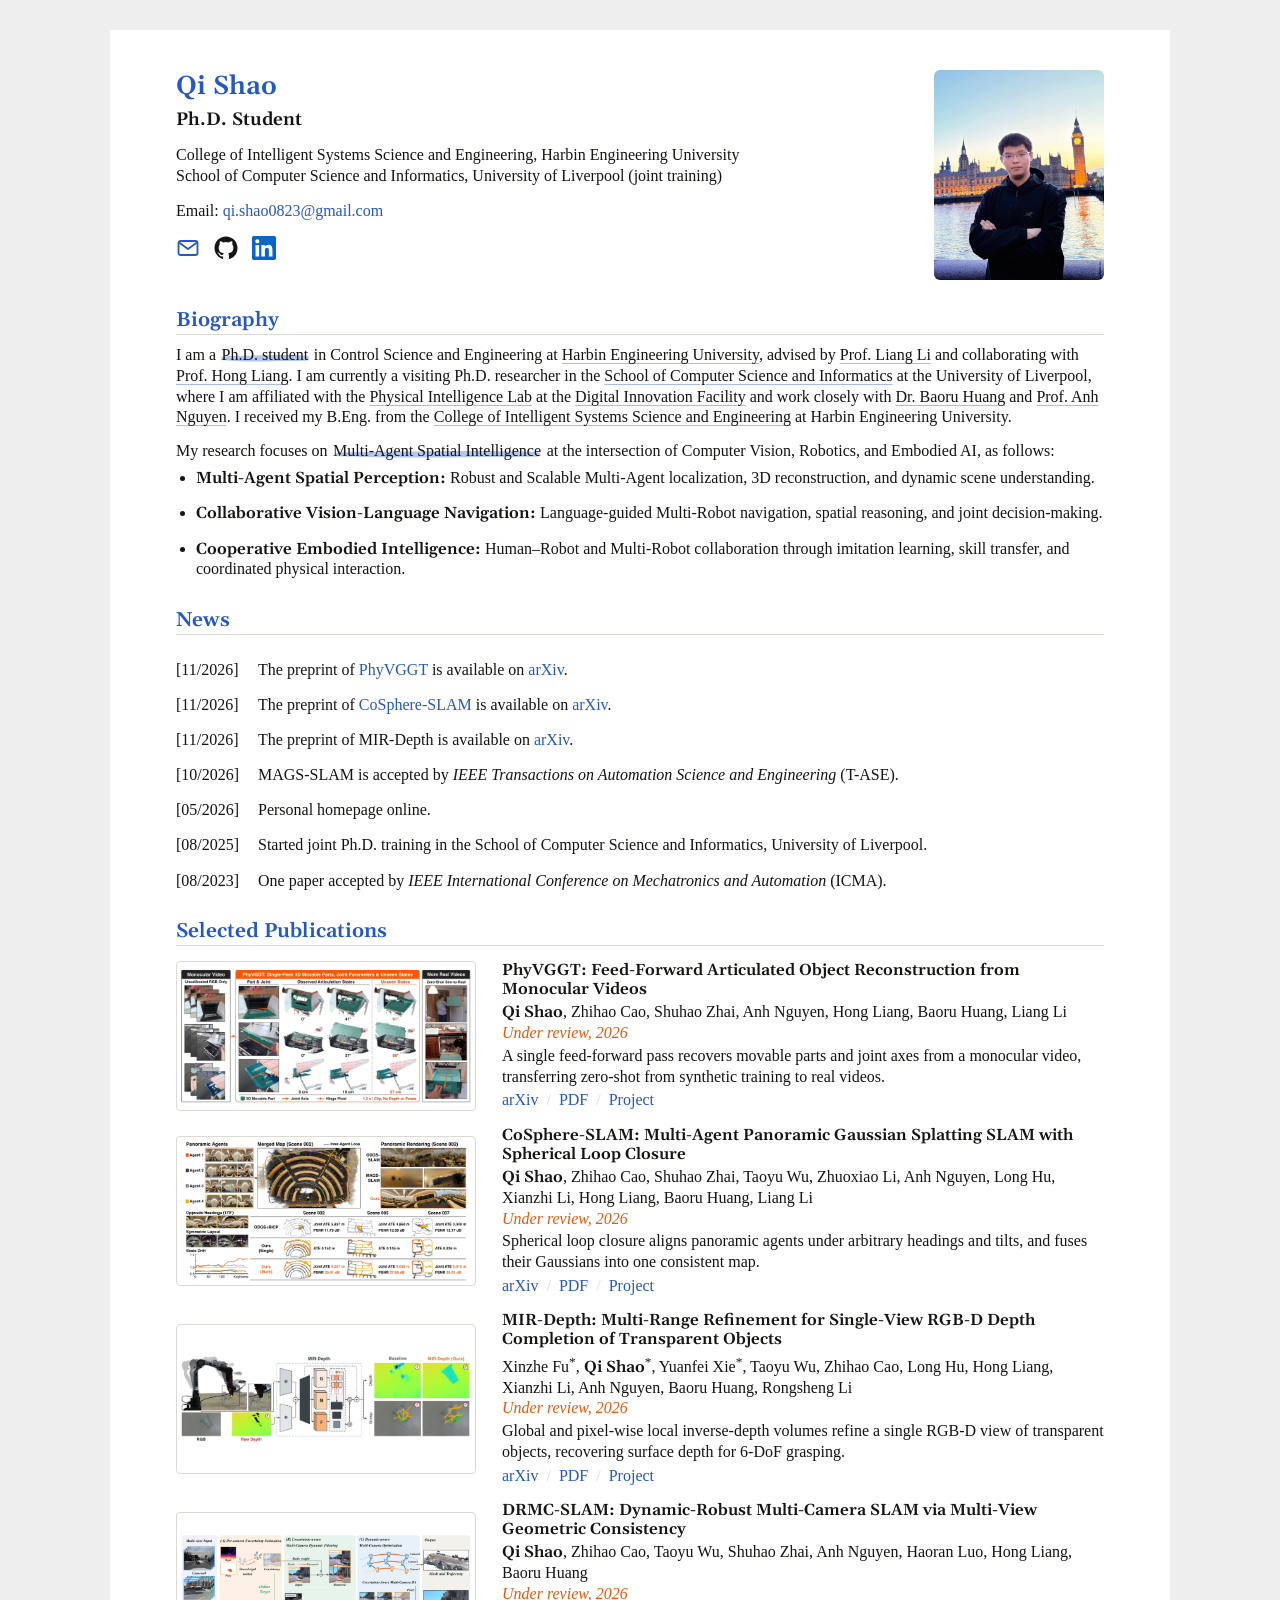
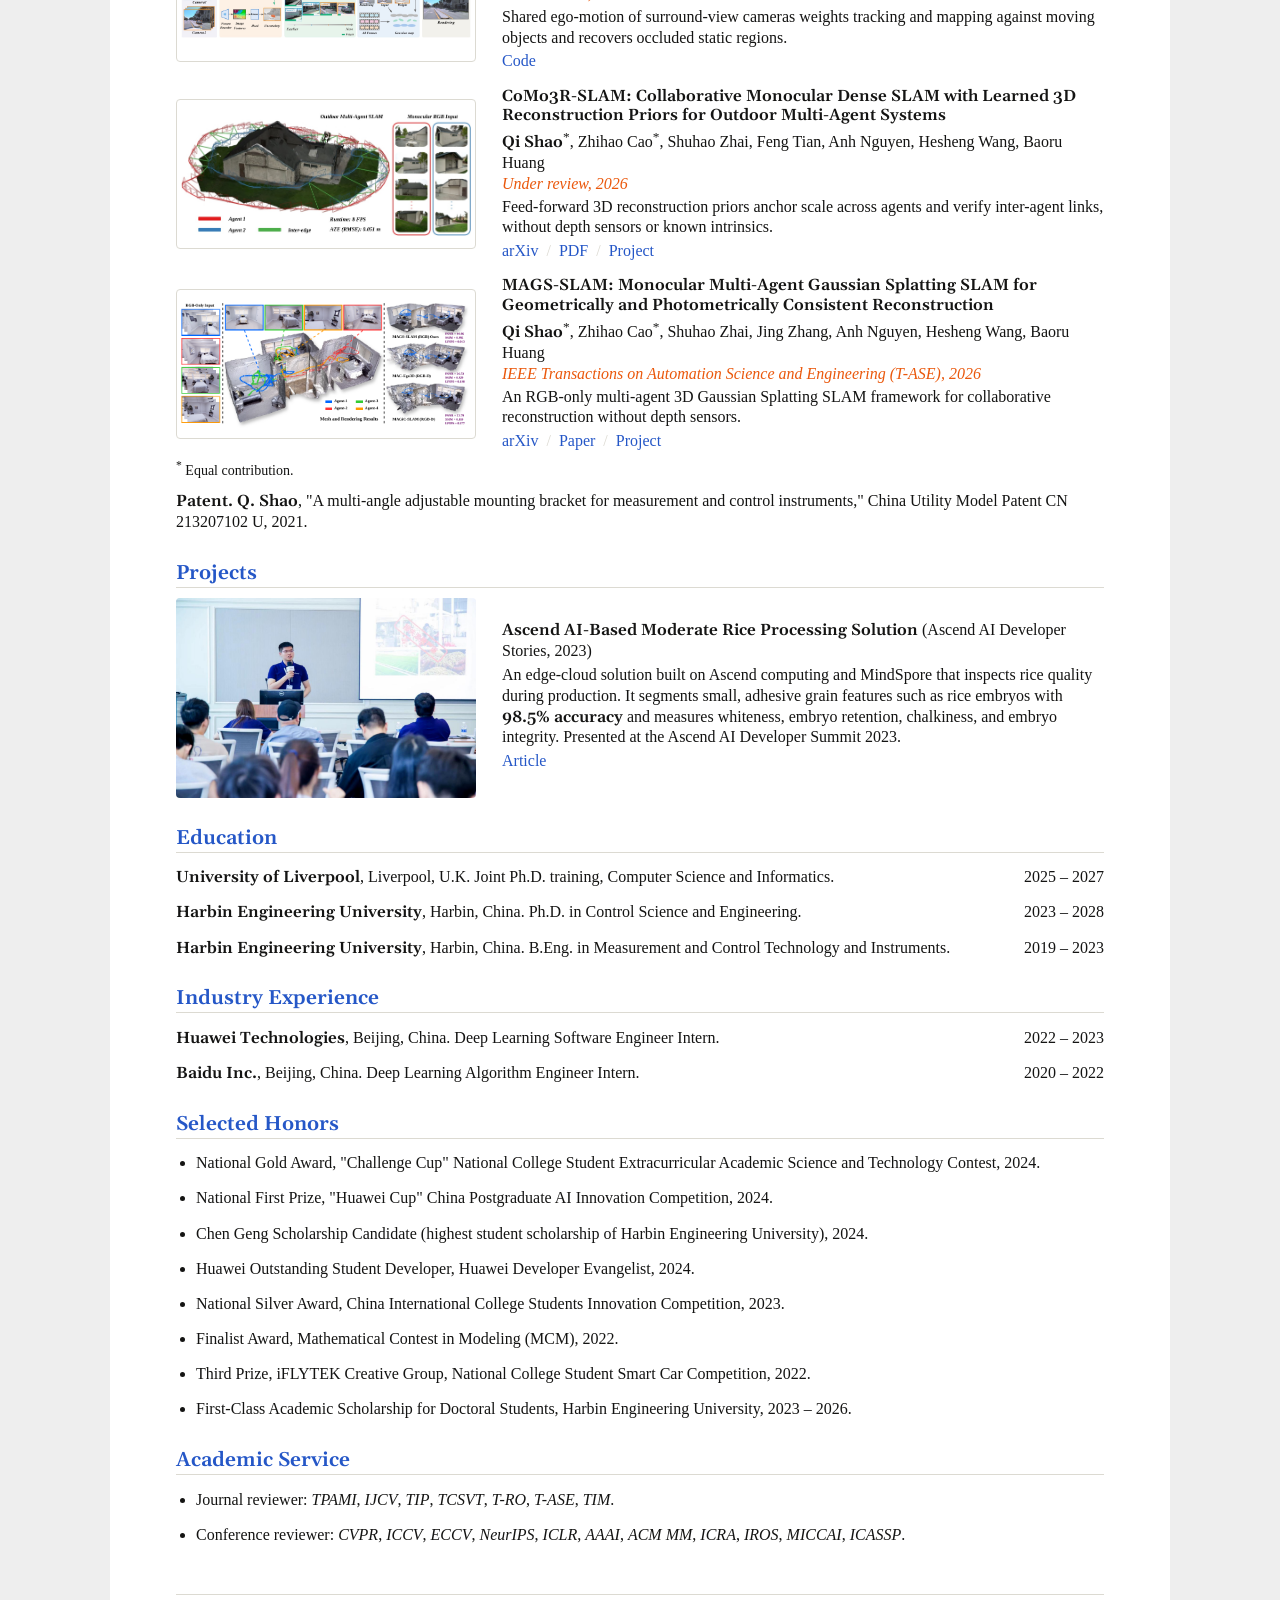
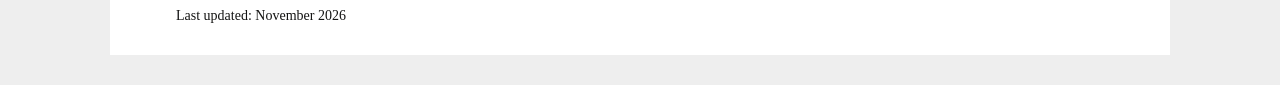
==== commit 926941c9: "Match list item spacing; show all news without toggle Co-Authored-By: Claude Fable 5.2 <noreply@anth" ====
--- a/index.html
+++ b/index.html
@@ -11,7 +11,7 @@
   <link rel="preconnect" href="https://fonts.googleapis.com">
   <link rel="preconnect" href="https://fonts.gstatic.com" crossorigin>
   <link rel="stylesheet" href="https://fonts.googleapis.com/css2?family=Gelasio:wght@600&display=swap">
-  <link rel="stylesheet" href="home.css?v=20261124f">
+  <link rel="stylesheet" href="home.css?v=20261124g">
 </head>
 
 <body>
@@ -71,7 +71,6 @@
         <li><span class="date">[08/2025]</span><span>Started joint Ph.D. training in the School of Computer Science and Informatics, University of Liverpool.</span></li>
         <li><span class="date">[08/2023]</span><span>One paper accepted by <em>IEEE International Conference on Mechatronics and Automation</em> (ICMA).</span></li>
       </ul>
-      <button type="button" class="news-toggle" id="news-toggle" hidden></button>
     </section>
 
     <!-- EDIT CONTENT: Publications -->
@@ -225,24 +224,6 @@
   </main>
 
   <div class="zoom" id="zoom" aria-hidden="true"><img alt=""></div>
-
-  <script>
-    (function () {
-      const SHOW = 4;
-      const list = document.getElementById('news-list');
-      const btn = document.getElementById('news-toggle');
-      const total = list.children.length;
-      if (total <= SHOW) return;
-      function render(open) {
-        list.classList.toggle('collapsed', !open);
-        btn.textContent = open ? 'Show less' : 'Show all (' + total + ')';
-        btn.setAttribute('aria-expanded', open);
-      }
-      btn.hidden = false;
-      btn.addEventListener('click', function () { render(list.classList.contains('collapsed')); });
-      render(false);
-    })();
-  </script>
 
   <script>
     const zoom = document.getElementById('zoom');
--- a/home.css
+++ b/home.css
@@ -119,27 +119,18 @@
   margin: 0;
   padding: 0;
   list-style: none;
+  max-height: 280px;
+  overflow-y: auto;
 }
 
 .news li {
   display: grid;
   grid-template-columns: 74px 1fr;
   gap: 8px;
-  padding: 1px 0;
+  margin-top: 0.9em;
 }
 
 .news .date { font-variant-numeric: tabular-nums; font-weight: 500; }
-.news.collapsed li:nth-child(n+5) { display: none; }
-.news-toggle {
-  margin: 4px 0 0 82px;
-  padding: 0;
-  border: 0;
-  background: none;
-  color: var(--brand);
-  font: inherit;
-  cursor: pointer;
-}
-.news-toggle:hover { color: var(--brand-hover); text-decoration: underline; }
 
 /* Publications */
 .pub {
@@ -147,7 +138,7 @@
   grid-template-columns: 300px 1fr;
   gap: 26px;
   align-items: center;
-  margin-bottom: 20px;
+  margin-top: 0.9em;
   font-size: 16px;
   line-height: 1.3;
 }
@@ -176,16 +167,15 @@
 
 /* Plain lists */
 .plain { margin: 0; padding-left: 20px; }
-.plain li { margin: 2px 0; }
-#bio p + .research { margin-top: -4px; }
-.research li { margin: 4px 0; }
+.plain li { margin: 0.9em 0 0; }
+#bio p + .research { margin-top: -0.5em; }
 
 /* Dated entries: education, experience */
 .entry {
   display: flex;
   justify-content: space-between;
   gap: 16px;
-  margin-bottom: 6px;
+  margin-top: 0.9em;
 }
 
 .entry .when { flex: none; font-variant-numeric: tabular-nums; }
@@ -238,13 +228,13 @@
   .header .role { font-size: 17px; margin-bottom: 10px; }
   .header p { font-size: 15px; }
   h2 { font-size: 19px; }
-  .news-toggle { margin-left: 72px; }
-  .news li { grid-template-columns: 66px 1fr; gap: 6px; font-size: 15px; padding: 2px 0; }
-  .pub, .project { grid-template-columns: 1fr; gap: 10px; margin-bottom: 28px; font-size: 15px; line-height: 1.4; }
+  .news { max-height: none; }
+  .news li { grid-template-columns: 66px 1fr; gap: 6px; font-size: 15px; }
+  .pub, .project { grid-template-columns: 1fr; gap: 10px; font-size: 15px; line-height: 1.4; }
+  .pub + .pub { margin-top: 28px; }
   .pub .title { font-size: 16px; line-height: 1.3; }
-  .entry { flex-direction: column; gap: 0; margin-bottom: 10px; }
+  .entry { flex-direction: column; gap: 0; }
   .entry .when { font-size: 15px; }
-  .plain li { margin: 4px 0; }
 }
 
 /* Hand-drawn blue brush stroke under key phrases (painted on load by index.html) */
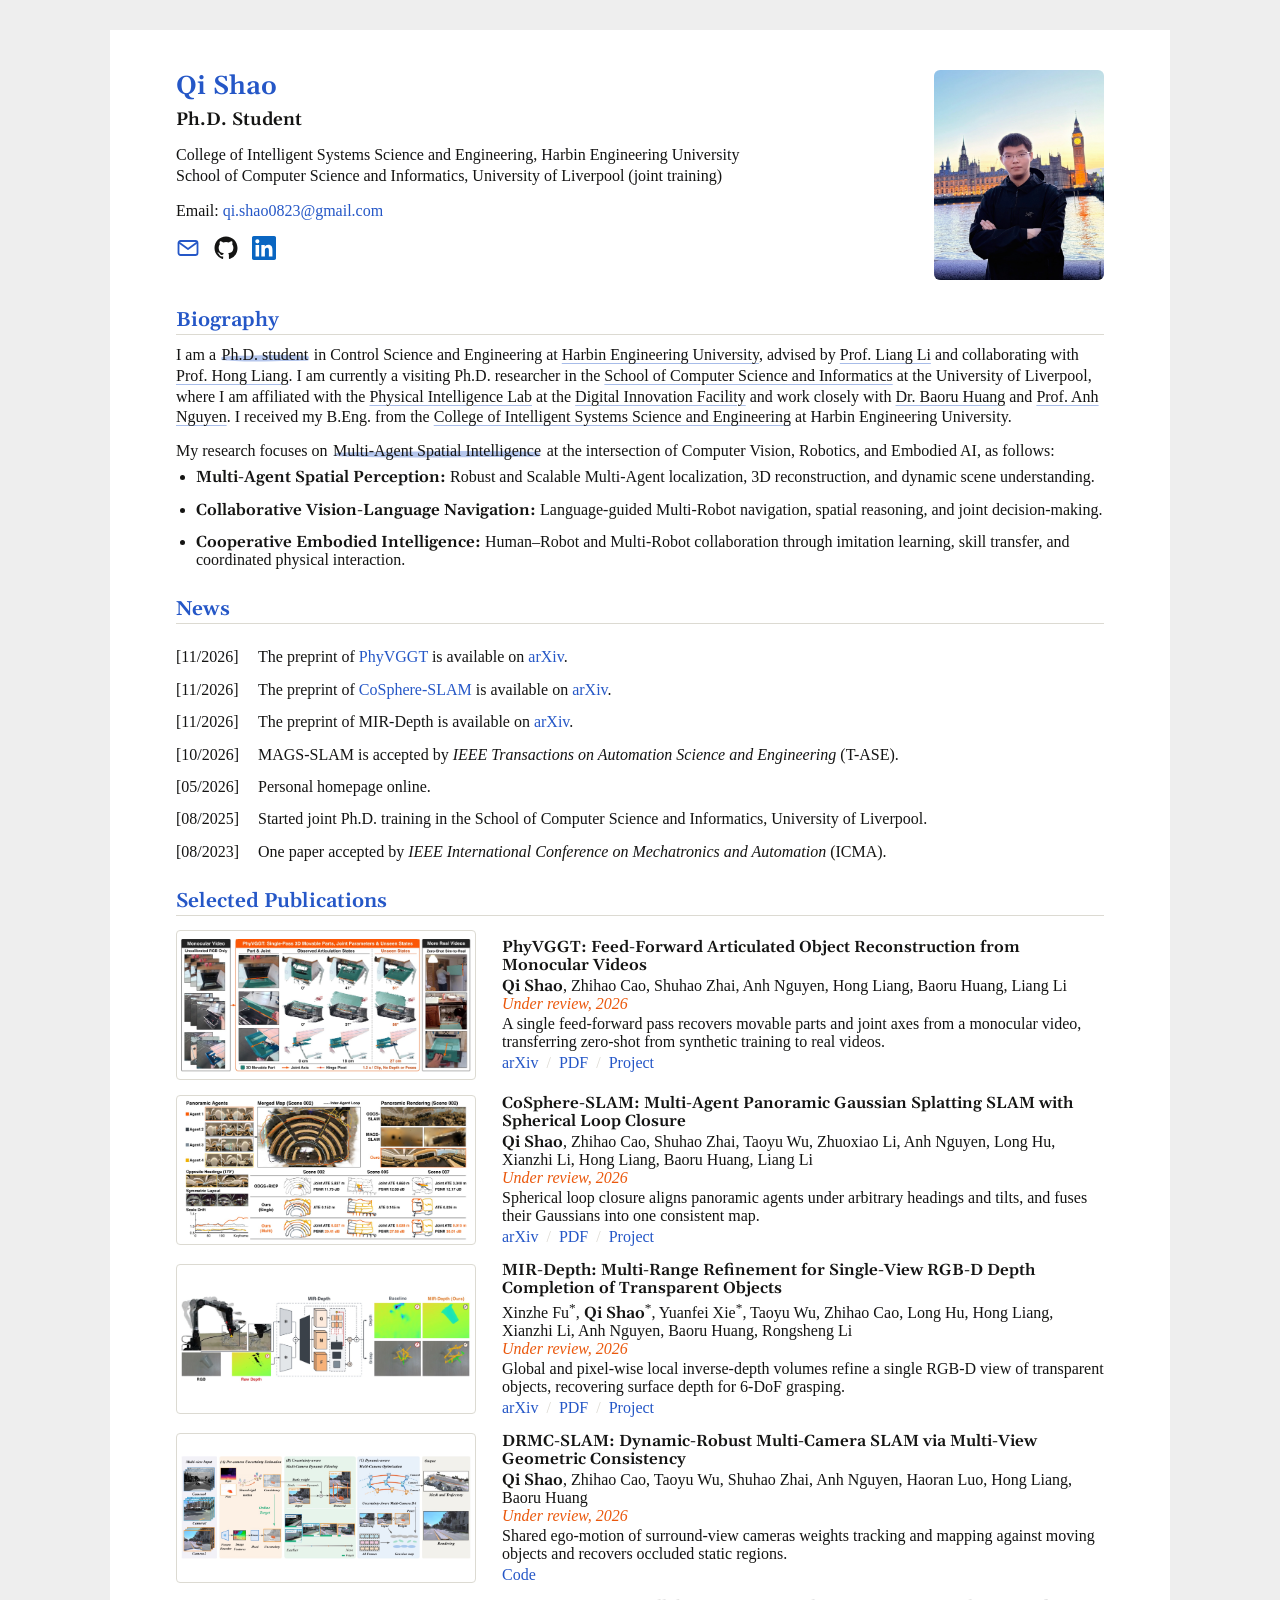
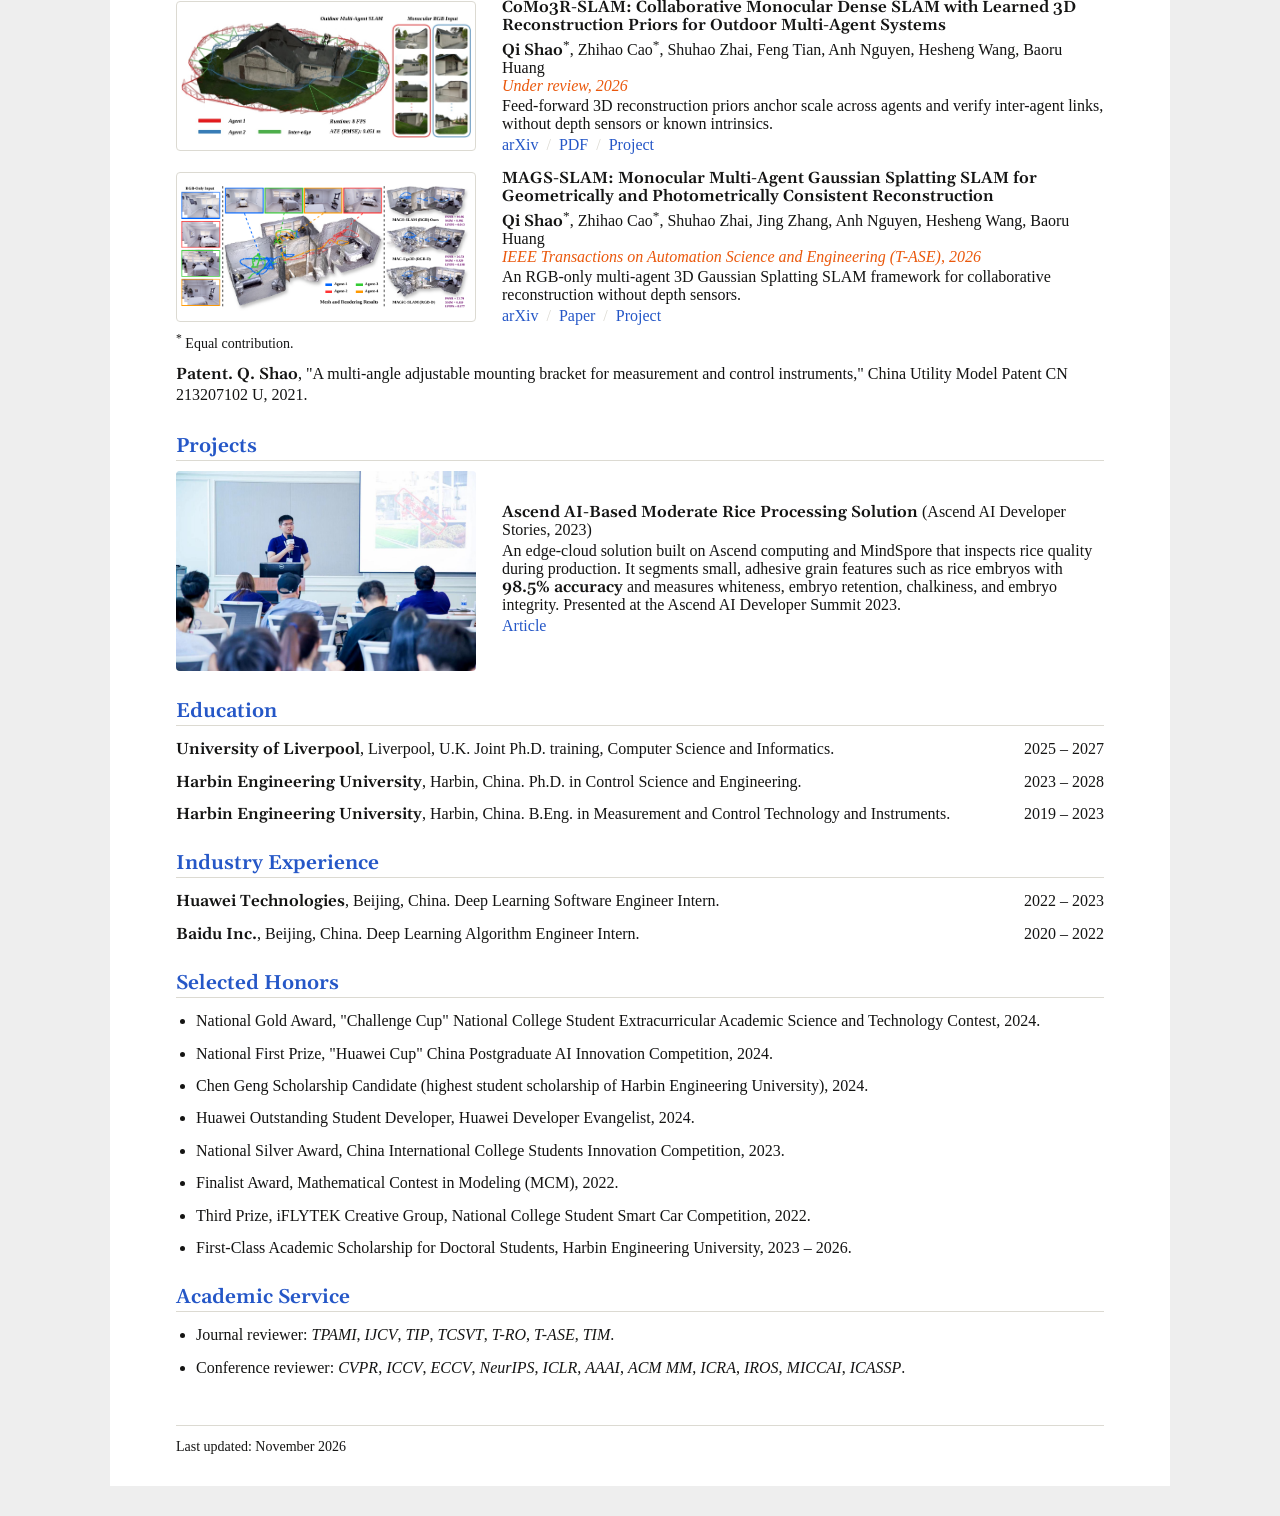
==== commit 697a8ba0: "Match list line height on desktop Co-Authored-By: Claude Fable 5.2 <noreply@anthropic.com>" ====
--- a/index.html
+++ b/index.html
@@ -11,7 +11,7 @@
   <link rel="preconnect" href="https://fonts.googleapis.com">
   <link rel="preconnect" href="https://fonts.gstatic.com" crossorigin>
   <link rel="stylesheet" href="https://fonts.googleapis.com/css2?family=Gelasio:wght@600&display=swap">
-  <link rel="stylesheet" href="home.css?v=20261124g">
+  <link rel="stylesheet" href="home.css?v=20261124h">
 </head>
 
 <body>
--- a/home.css
+++ b/home.css
@@ -217,6 +217,12 @@
 
 .zoom.active { display: flex; }
 .zoom img { max-width: 100%; max-height: 100%; border-radius: 4px; background: #FFFFFF; }
+
+/* List items use the font's normal line height (18px at 16px Georgia);
+   paragraphs stay at 1.3. Desktop only. */
+@media (min-width: 681px) {
+  .news li, .plain li, .entry, .pub, .project, .pub .title { line-height: 1.125; }
+}
 
 @media (max-width: 680px) {
   body { font-size: 16px; line-height: 1.5; }
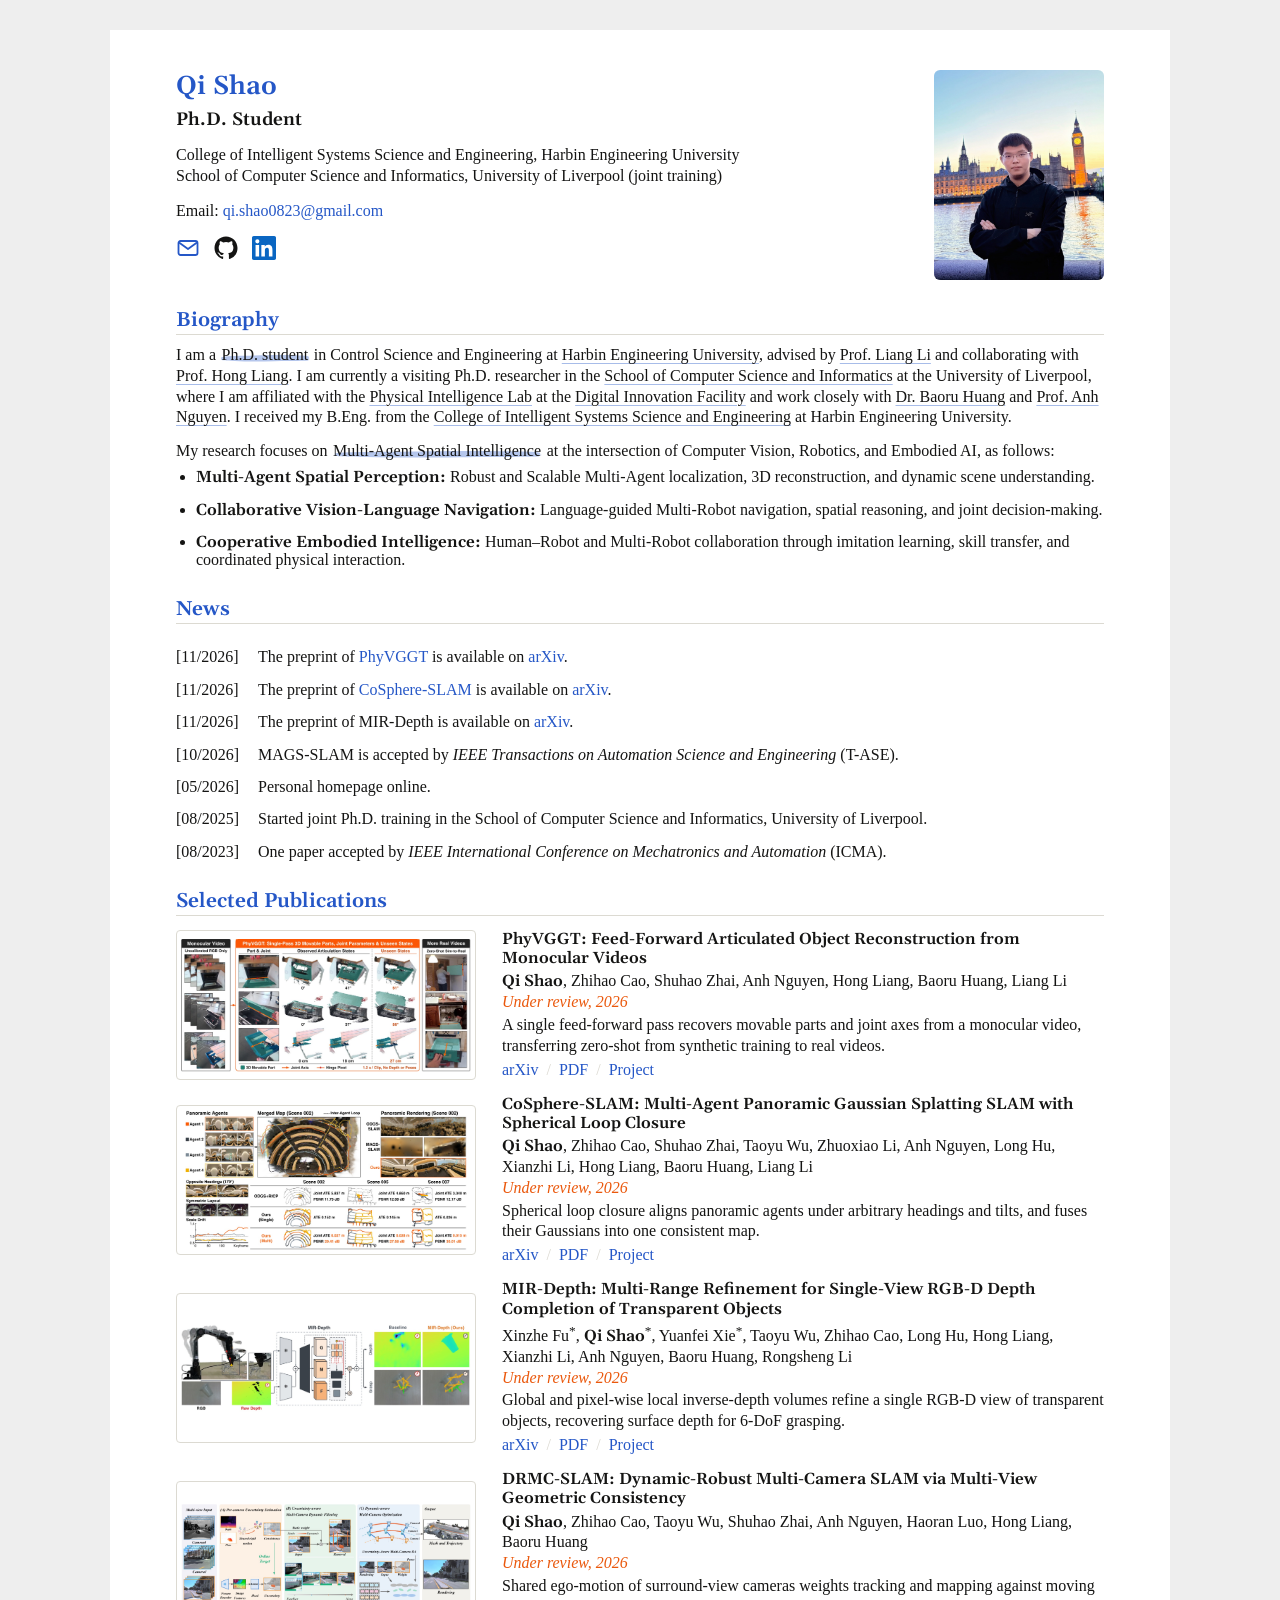
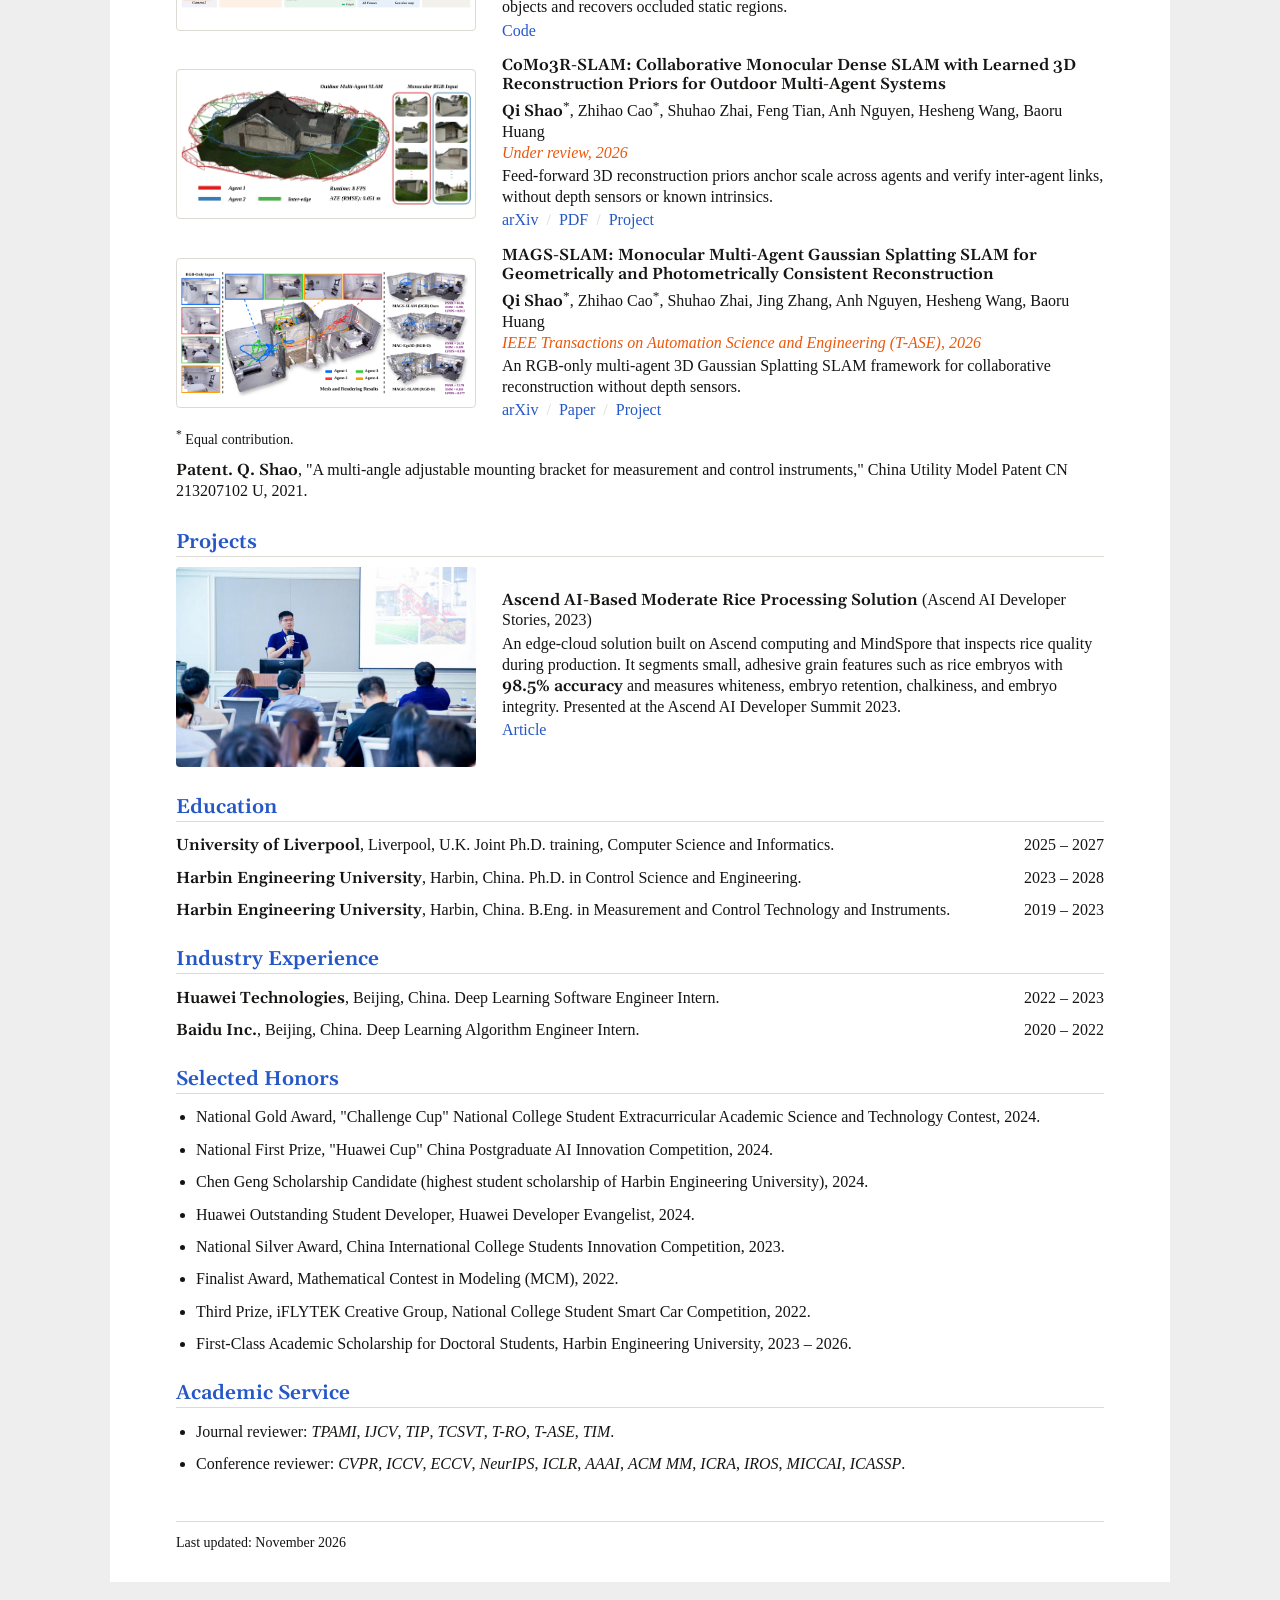
==== commit eab528d1: "Keep publication and project entries at 1.3 line height Co-Authored-By: Claude Fable 5.2 <noreply@an" ====
--- a/index.html
+++ b/index.html
@@ -11,7 +11,7 @@
   <link rel="preconnect" href="https://fonts.googleapis.com">
   <link rel="preconnect" href="https://fonts.gstatic.com" crossorigin>
   <link rel="stylesheet" href="https://fonts.googleapis.com/css2?family=Gelasio:wght@600&display=swap">
-  <link rel="stylesheet" href="home.css?v=20261124h">
+  <link rel="stylesheet" href="home.css?v=20261124i">
 </head>
 
 <body>
--- a/home.css
+++ b/home.css
@@ -221,7 +221,7 @@
 /* List items use the font's normal line height (18px at 16px Georgia);
    paragraphs stay at 1.3. Desktop only. */
 @media (min-width: 681px) {
-  .news li, .plain li, .entry, .pub, .project, .pub .title { line-height: 1.125; }
+  .news li, .plain li, .entry { line-height: 1.125; }
 }
 
 @media (max-width: 680px) {
